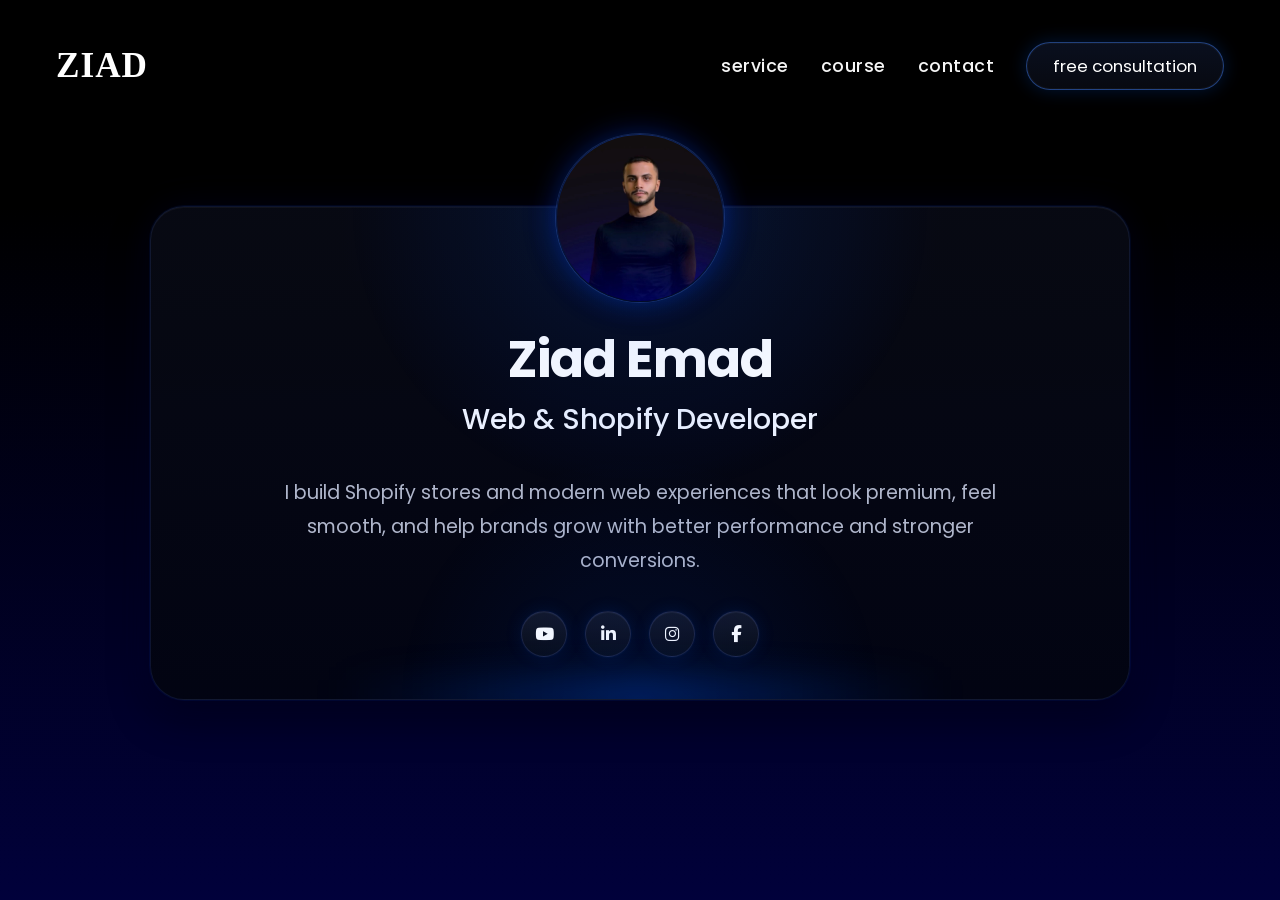
==== index.html @ dd635f2b "Create Navbar,  Hero" ====
<!DOCTYPE html>
<html lang="en">

<head>
    <meta charset="UTF-8">
    <meta name="viewport" content="width=device-width, initial-scale=1.0">
    <title>Ziad Emad | Web & Shopify Developer</title>
    <meta name="keywords"
        content="Ziad Emad, Web Developer, Shopify Developer, Frontend Developer, Software Engineer, Content Creator, HTML, CSS, JavaScript, Portfolio, Responsive Website, UI Design, Web Projects, GitHub Projects, Freelance Developer, Marketing Content, Content Marketing, Branded Content, Courses, Academies, Tools, Websites, Web Development Projects">
    <meta name="description"
        content="I build Shopify stores, web applications, and produce marketing videos for brands, tools, and web projects.">
    <link rel="icon" href="assets/images/favicon.ico" type="image/x-icon">

    <!-- Open Graph / Social Media -->
    <meta property="og:title" content="Ziad Emad | Web & Shopify Developer">
    <meta property="og:description"
        content="I build Shopify stores, web applications, and produce marketing videos for brands, tools, and web projects.">
    <meta property="og:image" content="assets/images/og-image.png">
    <meta property="og:url" content="https://ziademad.co">
    <meta property="twitter:image" content="assets/images/og-image.png">
    <meta name="twitter:card" content="summary_large_image">

    <link rel="stylesheet" href="https://cdnjs.cloudflare.com/ajax/libs/font-awesome/6.5.2/css/all.min.css">

    <link rel="preconnect" href="https://fonts.googleapis.com">
    <link rel="preconnect" href="https://fonts.gstatic.com" crossorigin>
    <link href="https://fonts.googleapis.com/css2?family=Poppins:wght@300;400;500;600;700;800&display=swap"
        rel="stylesheet">

    <!-- Stylesheets -->
    <link rel="stylesheet" href="css/base/variables.css">
    <link rel="stylesheet" href="css/base/global.css">

    <link rel="stylesheet" href="css/layout/header.css">
    <link rel="stylesheet" href="css/layout/footer.css">

    <link rel="stylesheet" href="css/components/buttons.css">

    <link rel="stylesheet" href="css/pages/home.css">
</head>

<body>
    <div id="navbar-container"></div>
    <main>
        <section class="hero" id="home">
            <div class="container">
                <div class="hero-card-wrapper">
                    <div class="hero-avatar">
                        <img src="assets/me.jpg" alt="Ziad Emad">
                    </div>

                    <div class="hero-card">
                        <h1 class="hero-title">Ziad Emad</h1>

                        <p class="hero-role">Web &amp; Shopify Developer</p>

                        <p class="hero-description">
                            I build Shopify stores and modern web experiences that look premium,
                            feel smooth, and help brands grow with better performance and stronger conversions.
                        </p>

                        <div class="hero-socials">
                            <a href="#" class="hero-social" aria-label="YouTube" target="_blank"
                                rel="noopener noreferrer">
                                <i class="fa-brands fa-youtube"></i>
                            </a>

                            <a href="#" class="hero-social" aria-label="LinkedIn" target="_blank"
                                rel="noopener noreferrer">
                                <i class="fa-brands fa-linkedin-in"></i>
                            </a>

                            <a href="#" class="hero-social" aria-label="Instagram" target="_blank"
                                rel="noopener noreferrer">
                                <i class="fa-brands fa-instagram"></i>
                            </a>

                            <a href="#" class="hero-social" aria-label="Facebook" target="_blank"
                                rel="noopener noreferrer">
                                <i class="fa-brands fa-facebook-f"></i>
                            </a>
                        </div>
                    </div>
                </div>
            </div>
        </section>
    </main>

    <script src="/js/components/navbar.js"></script>
    <script src="/js/main.js"></script>
</body>

</html>
---- css/base/variables.css ----
:root {
    --primary-color: #3498db;
    --secondary-color: #2ecc71;
    --main-bg: linear-gradient(180deg,rgba(0, 0, 0, 1) 23%, rgba(1, 1, 59, 1) 100%);
    --font-primary: "Poppins", sans-serif;
    --text-color: #ffffff;
    --muted-text: #cfcfcf;
}
---- css/base/global.css ----
/* Reset and Base Styles */
* {
    margin: 0;
    padding: 0;
    box-sizing: border-box;
}

html {
    scroll-behavior: smooth;
    font-size: 16px;
}

body {
    font-family: var(--font-primary);
    line-height: 1.6;
    color: var(--text-color);
    background: var(--main-bg) no-repeat center center fixed;
}

/* Typography */
h1,
h2,
h3,
h4,
h5,
h6 {
    font-weight: 600;
    line-height: 1.2;
    margin-bottom: 1rem;
}

p {
    margin-bottom: 1rem;
}

a {
    color: inherit;
    text-decoration: none;
}

/* Images */
img {
    max-width: 100%;
    height: auto;
    display: block;
}

/* Container */
.container {
    max-width: 1200px;
    margin: 0 auto;
    padding: 0 1rem;
}
---- css/layout/header.css ----
.site-header {
    position: relative;
    z-index: 1000;
    padding-top: 24px;
}

.navbar {
    min-height: 84px;
    display: flex;
    align-items: center;
    justify-content: space-between;
    gap: 20px;
}

.logo {
    font-size: 2.2rem;
    font-weight: 700;
    color: #ffffff;
    letter-spacing: 1px;
    line-height: 1;
    font-family: Georgia, 'Times New Roman', serif;
}

.nav-desktop {
    display: flex;
    align-items: center;
    gap: 32px;
}

.nav-link {
    font-size: 1.1rem;
    color: #f5f5f5;
    transition: 0.3s ease;
    letter-spacing: 0.5px;
    font-weight: 500;
}

.nav-link:hover {
    color: #89b7ff;
}

.consultation-btn {
    display: inline-flex;
    align-items: center;
    justify-content: center;
    min-height: 48px;
    padding: 0 26px;
    border-radius: 999px;
    color: #ffffff;
    font-size: 1.05rem;
    border: 1px solid rgba(65, 131, 255, 0.45);
    background: linear-gradient(180deg, rgba(10, 16, 32, 0.95), rgba(8, 10, 18, 0.95));
    box-shadow:
        0 0 0 1px rgba(255, 255, 255, 0.03) inset,
        0 0 18px rgba(0, 102, 255, 0.22),
        0 6px 18px rgba(0, 0, 0, 0.35);
    transition: 0.3s ease;
    white-space: nowrap;
}

.consultation-btn:hover {
    transform: translateY(-2px);
    box-shadow:
        0 0 0 1px rgba(255, 255, 255, 0.04) inset,
        0 0 24px rgba(0, 102, 255, 0.3),
        0 10px 24px rgba(0, 0, 0, 0.4);
}

.nav-mobile {
    display: none;
    align-items: center;
    justify-content: space-between;
    gap: 12px;
    width: 100%;
}

.mobile-icon-btn {
    width: 56px;
    height: 56px;
    border: 1px solid rgba(56, 116, 255, 0.35);
    border-radius: 50%;
    background: radial-gradient(circle at center, rgba(18, 28, 56, 0.95), rgba(7, 10, 18, 0.98));
    box-shadow:
        0 0 0 1px rgba(255, 255, 255, 0.03) inset,
        0 0 18px rgba(0, 102, 255, 0.32),
        0 8px 18px rgba(0, 0, 0, 0.35);
    display: inline-flex;
    align-items: center;
    justify-content: center;
    color: #ffffff;
    cursor: pointer;
    transition: 0.3s ease;
    flex-shrink: 0;
}

.mobile-icon-btn:hover {
    transform: translateY(-2px) scale(1.03);
}

.mobile-icon-btn i {
    font-size: 1.25rem;
    color: #fff;
}

.menu-toggle i {
    font-size: 1.2rem;
}

.mobile-consultation-inline {
    flex: 1;
    min-height: 48px;
    font-size: 0.95rem;
    padding: 0 16px;
    max-width: 190px;
    margin-left: auto;
    margin-right: auto;
}

.mobile-menu {
    display: none;
    position: absolute;
    top: calc(100% + 10px);
    left: 1rem;
    right: 1rem;
    padding: 18px;
    border-radius: 20px;
    background: linear-gradient(180deg, rgba(6, 9, 18, 0.98), rgba(8, 12, 25, 0.98));
    border: 1px solid rgba(56, 116, 255, 0.2);
    box-shadow:
        0 0 25px rgba(0, 102, 255, 0.15),
        0 14px 30px rgba(0, 0, 0, 0.45);
}

.mobile-menu.active {
    display: flex;
    flex-direction: column;
    gap: 14px;
    animation: fadeSlideDown 0.25s ease;
}

.mobile-menu-link {
    color: #ffffff;
    font-size: 1rem;
    padding: 10px 4px;
    border-bottom: 1px solid rgba(255, 255, 255, 0.06);
    transition: 0.3s ease;
}

.mobile-menu-link:hover {
    color: #89b7ff;
    padding-left: 8px;
}


@media (max-width: 991px) {
    .logo {
        font-size: 1.9rem;
    }

    .nav-desktop {
        gap: 20px;
    }

    .nav-link {
        font-size: 1rem;
    }

    .consultation-btn {
        min-height: 44px;
        padding: 0 20px;
        font-size: 0.98rem;
    }
}

@media (max-width: 767px) {
    .site-header {
        padding-top: 20px;
    }

    .navbar {
        min-height: 72px;
    }

    .nav-desktop {
        display: none;
    }

    .logo {
        display: none;
    }

    .nav-mobile {
        display: flex;
    }

    .container {
        padding: 0 1.25rem;
    }

    .mobile-consultation-inline {
        max-width: 180px;
    }
}

@media (max-width: 480px) {
    .mobile-icon-btn {
        width: 52px;
        height: 52px;
    }

    .mobile-consultation-inline {
        min-height: 44px;
        font-size: 0.88rem;
        max-width: 165px;
        padding: 0 14px;
    }
}

@keyframes fadeSlideDown {
    from {
        opacity: 0;
        transform: translateY(-8px);
    }

    to {
        opacity: 1;
        transform: translateY(0);
    }
}
---- css/pages/home.css ----
.hero {
    position: relative;
    padding: 48px 0 80px;
}

.hero-card-wrapper {
    position: relative;
    max-width: 980px;
    margin: 50px auto 0;
}

.hero-avatar {
    position: absolute;
    top: -72px;
    left: 50%;
    transform: translateX(-50%);
    width: 168px;
    height: 168px;
    border-radius: 50%;
    padding: 1px;
    background:
        linear-gradient(180deg, rgba(18, 41, 104, 0.95), rgba(2, 10, 36, 0.98));
    box-shadow:
        0 0 0 1px rgba(118, 158, 255, 0.18),
        0 0 28px rgba(0, 81, 255, 0.28),
        0 0 40px rgba(0, 38, 255, 0.12);
    z-index: 2;
}

.hero-avatar::after {
    content: "";
    position: absolute;
    inset: -10px;
    border-radius: 50%;
    background: radial-gradient(circle, rgba(0, 102, 255, 0.18), transparent 68%);
    z-index: -1;
    filter: blur(10px);
}

.hero-avatar img {
    width: 100%;
    height: 100%;
    object-fit: cover;
    border-radius: 50%;
    display: block;
}

.hero-card {
    position: relative;
    overflow: hidden;
    min-height: 430px;
    padding: 124px 48px 42px;
    border-radius: 34px;
    text-align: center;
    background:
        linear-gradient(180deg, rgba(8, 10, 20, 0.92), rgba(2, 4, 18, 0.96)),
        radial-gradient(circle at top center, rgba(18, 55, 160, 0.18), transparent 55%);
    border: 1px solid rgba(92, 132, 255, 0.12);
    box-shadow:
        inset 0 1px 0 rgba(255, 255, 255, 0.04),
        0 0 0 1px rgba(0, 51, 170, 0.12),
        0 18px 40px rgba(0, 0, 0, 0.42),
        0 0 38px rgba(0, 55, 255, 0.08);
}

.hero-card::before {
    content: "";
    position: absolute;
    inset: 0;
    border-radius: inherit;
    background:
        radial-gradient(circle at 50% 0%, rgba(0, 81, 255, 0.15), transparent 42%),
        radial-gradient(circle at 50% 100%, rgba(0, 81, 255, 0.1), transparent 35%);
    pointer-events: none;
}

.hero-card::after {
    content: "";
    position: absolute;
    left: 5%;
    right: 5%;
    bottom: -16px;
    height: 36px;
    border-radius: 999px;
    background: radial-gradient(circle, rgba(0, 89, 255, 0.32), transparent 70%);
    filter: blur(18px);
    pointer-events: none;
}

.hero-title {
    margin: 0 0 10px;
    font-size: clamp(2.2rem, 4vw, 3.6rem);
    line-height: 1.1;
    font-weight: 700;
    color: #ffffff;
    letter-spacing: -0.02em;
}

.hero-role {
    margin: 0;
    font-size: clamp(1.2rem, 2.2vw, 1.9rem);
    font-weight: 500;
    color: #eef3ff;
}

.hero-description {
    max-width: 760px;
    margin: 34px auto 0;
    font-size: clamp(1rem, 1.5vw, 1.35rem);
    line-height: 1.75;
    font-weight: 400;
    color: rgba(224, 232, 255, 0.78);
}

.hero-socials {
    display: flex;
    align-items: center;
    justify-content: center;
    gap: 18px;
    margin-top: 34px;
    flex-wrap: wrap;
}

.hero-social {
    width: 46px;
    height: 46px;
    border-radius: 50%;
    display: inline-flex;
    align-items: center;
    justify-content: center;
    color: #ffffff;
    background:
        linear-gradient(180deg, rgba(20, 24, 40, 0.92), rgba(8, 10, 18, 0.98));
    border: 1px solid rgba(122, 151, 255, 0.16);
    box-shadow:
        inset 0 1px 0 rgba(255, 255, 255, 0.04),
        0 0 0 1px rgba(0, 65, 170, 0.08),
        0 0 18px rgba(0, 102, 255, 0.12);
    transition: transform 0.25s ease, box-shadow 0.25s ease, border-color 0.25s ease;
}

.hero-social i {
    font-size: 1.05rem;
}

.hero-social:hover {
    transform: translateY(-4px);
    border-color: rgba(105, 158, 255, 0.32);
    box-shadow:
        inset 0 1px 0 rgba(255, 255, 255, 0.06),
        0 0 24px rgba(0, 102, 255, 0.22),
        0 10px 20px rgba(0, 0, 0, 0.28);
}

/* Tablet */
@media (max-width: 991px) {
    .hero {
        padding: 32px 0 64px;
    }

    .hero-card-wrapper {
        margin-top: 66px;
    }

    .hero-avatar {
        width: 128px;
        height: 128px;
        top: -62px;
    }

    .hero-card {
        min-height: auto;
        padding: 104px 30px 34px;
        border-radius: 28px;
    }

    .hero-description {
        margin-top: 26px;
    }
}

/* Mobile */
@media (max-width: 767px) {
    .hero {
        padding: 18px 0 46px;
    }

    .hero-card-wrapper {
        margin-top: 66px;
    }

    .hero-avatar {
        width: 96px;
        height: 96px;
        top: -46px;
        padding: 4px;
    }

    .hero-card {
        padding: 66px 18px 26px;
        border-radius: 24px;
    }

    .hero-title {
        font-size: 2.1rem;
        margin-bottom: 8px;
    }

    .hero-role {
        font-size: 1.12rem;
    }

    .hero-description {
        margin-top: 22px;
        max-width: 100%;
        font-size: 0.98rem;
        line-height: 1.7;
    }

    .hero-socials {
        gap: 14px;
        margin-top: 24px;
    }

    .hero-social {
        width: 40px;
        height: 40px;
    }

    .hero-social i {
        font-size: 0.95rem;
    }
}

/* Small mobile */
@media (max-width: 480px) {
    .hero-card {
        padding-inline: 14px;
    }

    .hero-title {
        font-size: 1.85rem;
    }

    .hero-role {
        font-size: 1rem;
    }

    .hero-description {
        font-size: 0.92rem;
    }
}
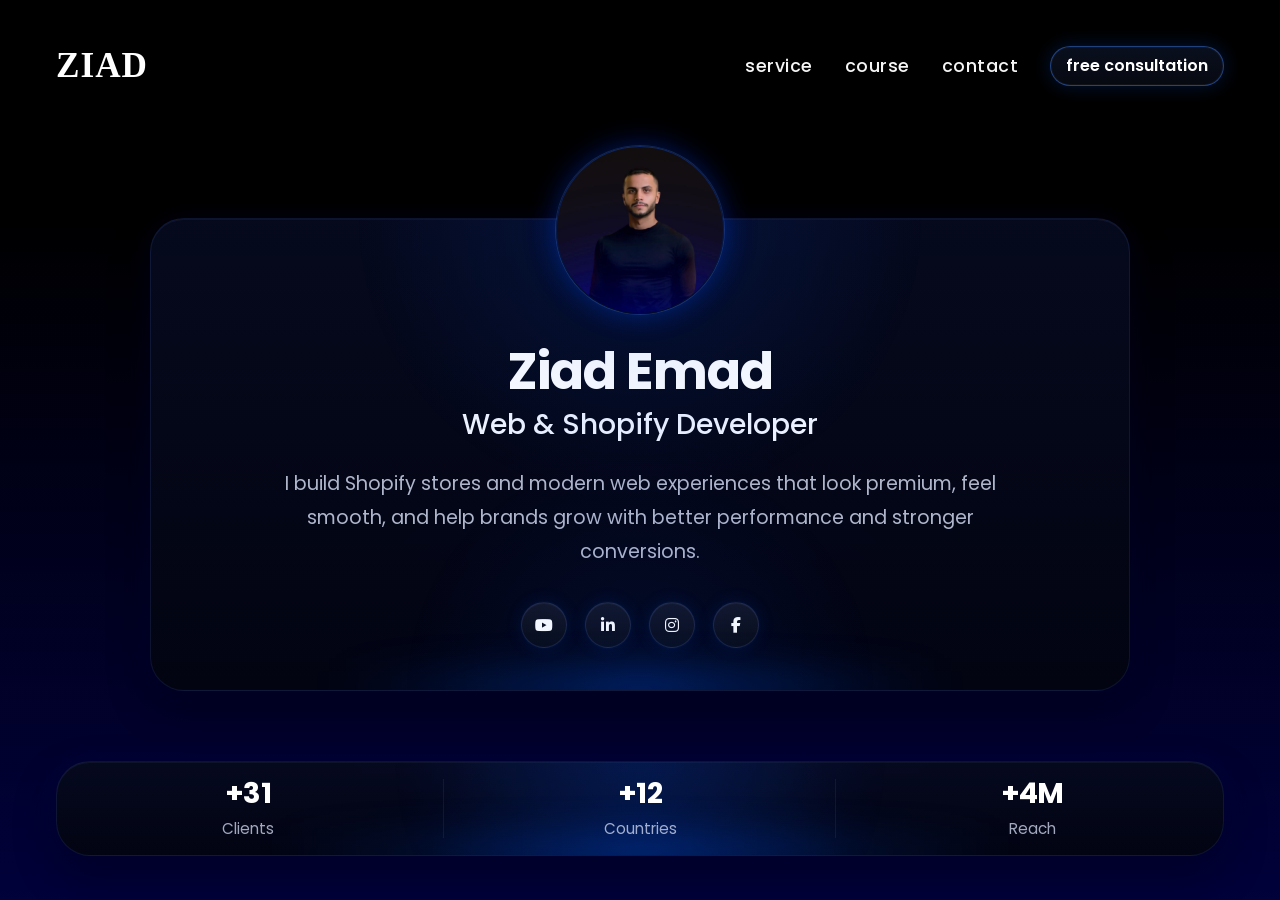
==== commit f872dc3a: "Create Stats Section" ====
--- a/index.html
+++ b/index.html
@@ -84,9 +84,17 @@
                 </div>
             </div>
         </section>
+
+
+        <section class="stats-section">
+            <div class="container">
+                <div class="stats-card" id="statsCard"></div>
+            </div>
+        </section>
     </main>
 
     <script src="/js/components/navbar.js"></script>
+    <script src="/js/components/stats.js"></script>
     <script src="/js/main.js"></script>
 </body>
 
--- a/css/base/variables.css
+++ b/css/base/variables.css
@@ -5,4 +5,14 @@
     --font-primary: "Poppins", sans-serif;
     --text-color: #ffffff;
     --muted-text: #cfcfcf;
+    --card-bg:
+        linear-gradient(180deg, rgba(6, 10, 30, 0.95), rgba(2, 4, 18, 0.98)),
+        radial-gradient(circle at 50% 120%, rgba(0, 89, 255, 0.25), transparent 60%);
+
+    --card-border: rgba(92, 132, 255, 0.12);
+
+    --card-shadow:
+        inset 0 1px 0 rgba(255, 255, 255, 0.04),
+        0 18px 40px rgba(0, 0, 0, 0.35),
+        0 0 30px rgba(0, 55, 255, 0.08);
 }
--- a/css/base/global.css
+++ b/css/base/global.css
@@ -29,10 +29,6 @@
     margin-bottom: 1rem;
 }
 
-p {
-    margin-bottom: 1rem;
-}
-
 a {
     color: inherit;
     text-decoration: none;
--- a/css/layout/header.css
+++ b/css/layout/header.css
@@ -43,11 +43,11 @@
     display: inline-flex;
     align-items: center;
     justify-content: center;
-    min-height: 48px;
-    padding: 0 26px;
+    padding: 6px 15px;
     border-radius: 999px;
     color: #ffffff;
-    font-size: 1.05rem;
+    font-size: 1rem;
+    font-weight: 600;
     border: 1px solid rgba(65, 131, 255, 0.45);
     background: linear-gradient(180deg, rgba(10, 16, 32, 0.95), rgba(8, 10, 18, 0.95));
     box-shadow:
@@ -75,8 +75,8 @@
 }
 
 .mobile-icon-btn {
-    width: 56px;
-    height: 56px;
+    width: 36px;
+    height: 36px;
     border: 1px solid rgba(56, 116, 255, 0.35);
     border-radius: 50%;
     background: radial-gradient(circle at center, rgba(18, 28, 56, 0.95), rgba(7, 10, 18, 0.98));
@@ -98,7 +98,7 @@
 }
 
 .mobile-icon-btn i {
-    font-size: 1.25rem;
+    font-size: 0.9rem;
     color: #fff;
 }
 
@@ -166,9 +166,8 @@
     }
 
     .consultation-btn {
-        min-height: 44px;
-        padding: 0 20px;
-        font-size: 0.98rem;
+        font-size: 0.8rem;
+        font-weight: 500;
     }
 }
 
@@ -203,17 +202,8 @@
 }
 
 @media (max-width: 480px) {
-    .mobile-icon-btn {
-        width: 52px;
-        height: 52px;
-    }
-
-    .mobile-consultation-inline {
-        min-height: 44px;
-        font-size: 0.88rem;
-        max-width: 165px;
-        padding: 0 14px;
-    }
+ 
+  
 }
 
 @keyframes fadeSlideDown {
--- a/css/pages/home.css
+++ b/css/pages/home.css
@@ -1,12 +1,12 @@
 .hero {
     position: relative;
-    padding: 48px 0 80px;
+    padding: 30px 0 40px;
 }
 
 .hero-card-wrapper {
     position: relative;
     max-width: 980px;
-    margin: 50px auto 0;
+    margin: 80px auto 0;
 }
 
 .hero-avatar {
@@ -52,15 +52,9 @@
     padding: 124px 48px 42px;
     border-radius: 34px;
     text-align: center;
-    background:
-        linear-gradient(180deg, rgba(8, 10, 20, 0.92), rgba(2, 4, 18, 0.96)),
-        radial-gradient(circle at top center, rgba(18, 55, 160, 0.18), transparent 55%);
-    border: 1px solid rgba(92, 132, 255, 0.12);
-    box-shadow:
-        inset 0 1px 0 rgba(255, 255, 255, 0.04),
-        0 0 0 1px rgba(0, 51, 170, 0.12),
-        0 18px 40px rgba(0, 0, 0, 0.42),
-        0 0 38px rgba(0, 55, 255, 0.08);
+    background: var(--card-bg);
+    border: 1px solid var(--card-border);
+    box-shadow: var(--card-shadow);
 }
 
 .hero-card::before {
@@ -88,7 +82,7 @@
 }
 
 .hero-title {
-    margin: 0 0 10px;
+    margin: 0 0 3px;
     font-size: clamp(2.2rem, 4vw, 3.6rem);
     line-height: 1.1;
     font-weight: 700;
@@ -105,7 +99,7 @@
 
 .hero-description {
     max-width: 760px;
-    margin: 34px auto 0;
+    margin: 20px auto 20px;
     font-size: clamp(1rem, 1.5vw, 1.35rem);
     line-height: 1.75;
     font-weight: 400;
@@ -140,7 +134,7 @@
 }
 
 .hero-social i {
-    font-size: 1.05rem;
+    font-size: 1rem;
 }
 
 .hero-social:hover {
@@ -174,15 +168,12 @@
         border-radius: 28px;
     }
 
-    .hero-description {
-        margin-top: 26px;
-    }
 }
 
 /* Mobile */
 @media (max-width: 767px) {
     .hero {
-        padding: 18px 0 46px;
+        padding: 20px 0 20px;
     }
 
     .hero-card-wrapper {
@@ -202,8 +193,8 @@
     }
 
     .hero-title {
-        font-size: 2.1rem;
-        margin-bottom: 8px;
+        font-size: 2rem;
+        margin: 0 18px 0;
     }
 
     .hero-role {
@@ -211,10 +202,10 @@
     }
 
     .hero-description {
-        margin-top: 22px;
+        margin: 10px 0px;
         max-width: 100%;
         font-size: 0.98rem;
-        line-height: 1.7;
+        line-height: 1.6;
     }
 
     .hero-socials {
@@ -223,12 +214,12 @@
     }
 
     .hero-social {
-        width: 40px;
-        height: 40px;
+        width: 36px;
+        height: 36px;
     }
 
     .hero-social i {
-        font-size: 0.95rem;
+        font-size: 0.9rem;
     }
 }
 
@@ -239,7 +230,7 @@
     }
 
     .hero-title {
-        font-size: 1.85rem;
+        font-size: 1.7rem;
     }
 
     .hero-role {
@@ -249,4 +240,153 @@
     .hero-description {
         font-size: 0.92rem;
     }
+}
+
+
+/* Staus Section */
+
+.stats-section {
+    padding: 30px 0 40px;
+}
+
+.stats-card {
+    position: relative;
+    overflow: hidden;
+    z-index: 1;
+
+    display: flex;
+    align-items: stretch;
+    justify-content: space-between;
+    gap: 10px;
+
+    border-radius: 34px;
+
+    background: var(--card-bg);
+    border: 1px solid var(--card-border);
+    box-shadow: var(--card-shadow);
+}
+
+.stats-card::before {
+    content: "";
+    position: absolute;
+    inset: 0;
+    border-radius: inherit;
+    background:
+        radial-gradient(circle at 50% 0%, rgba(0, 81, 255, 0.15), transparent 42%),
+        radial-gradient(circle at 50% 100%, rgba(0, 81, 255, 0.10), transparent 35%);
+    pointer-events: none;
+    animation: statsGlowFloat 8s ease-in-out infinite alternate;
+}
+
+.stats-card::after {
+    content: "";
+    position: absolute;
+    left: 5%;
+    right: 5%;
+    bottom: -16px;
+    height: 36px;
+    border-radius: 999px;
+    background: radial-gradient(circle, rgba(0, 89, 255, 0.32), transparent 70%);
+    filter: blur(18px);
+    pointer-events: none;
+    animation: statsGlowPulse 6s ease-in-out infinite;
+}
+
+.stats-card > * {
+    position: relative;
+    z-index: 1;
+}
+
+
+.stat-item {
+    position: relative;
+    flex: 1;
+    text-align: center;
+    padding: 14px 10px;
+    border-radius: 22px;
+    transition: transform 0.25s ease;
+}
+
+.stat-item:not(:last-child)::after {
+    content: "";
+    position: absolute;
+    right: -5px;
+    top: 18%;
+    bottom: 18%;
+    width: 1px;
+    background: rgba(255, 255, 255, 0.06);
+}
+
+.stat-item:hover {
+    transform: translateY(-3px);
+}
+
+
+.stat-value {
+    font-size: 1.8rem;
+    font-weight: 700;
+    margin-bottom: 6px;
+    color: #fff;
+    letter-spacing: -0.03em;
+}
+
+.stat-label {
+    font-size: 0.95rem;
+    color: rgba(224, 232, 255, 0.72);
+}
+
+
+@keyframes statsGlowFloat {
+    0% {
+        transform: translateY(0) scale(1);
+        opacity: 0.9;
+    }
+
+    100% {
+        transform: translateY(-6px) scale(1.02);
+        opacity: 1;
+    }
+}
+
+@keyframes statsGlowPulse {
+    0%,
+    100% {
+        opacity: 0.55;
+        transform: scale(1);
+    }
+
+    50% {
+        opacity: 0.9;
+        transform: scale(1.03);
+    }
+}
+
+
+@media (max-width: 767px) {
+
+    .stats-card {
+        flex-direction: row; 
+        gap: 6px;
+        border-radius: 24px;
+    }
+
+    .stat-item {
+        flex: 1;
+        padding: 12px 6px;
+    }
+
+    .stat-value {
+        font-size: 1.3rem;
+    }
+
+    .stat-label {
+        font-size: 0.8rem;
+    }
+
+    .stat-item:not(:last-child)::after {
+        display: block;
+        right: 0;
+        top: 20%;
+        bottom: 20%;
+    }
 }
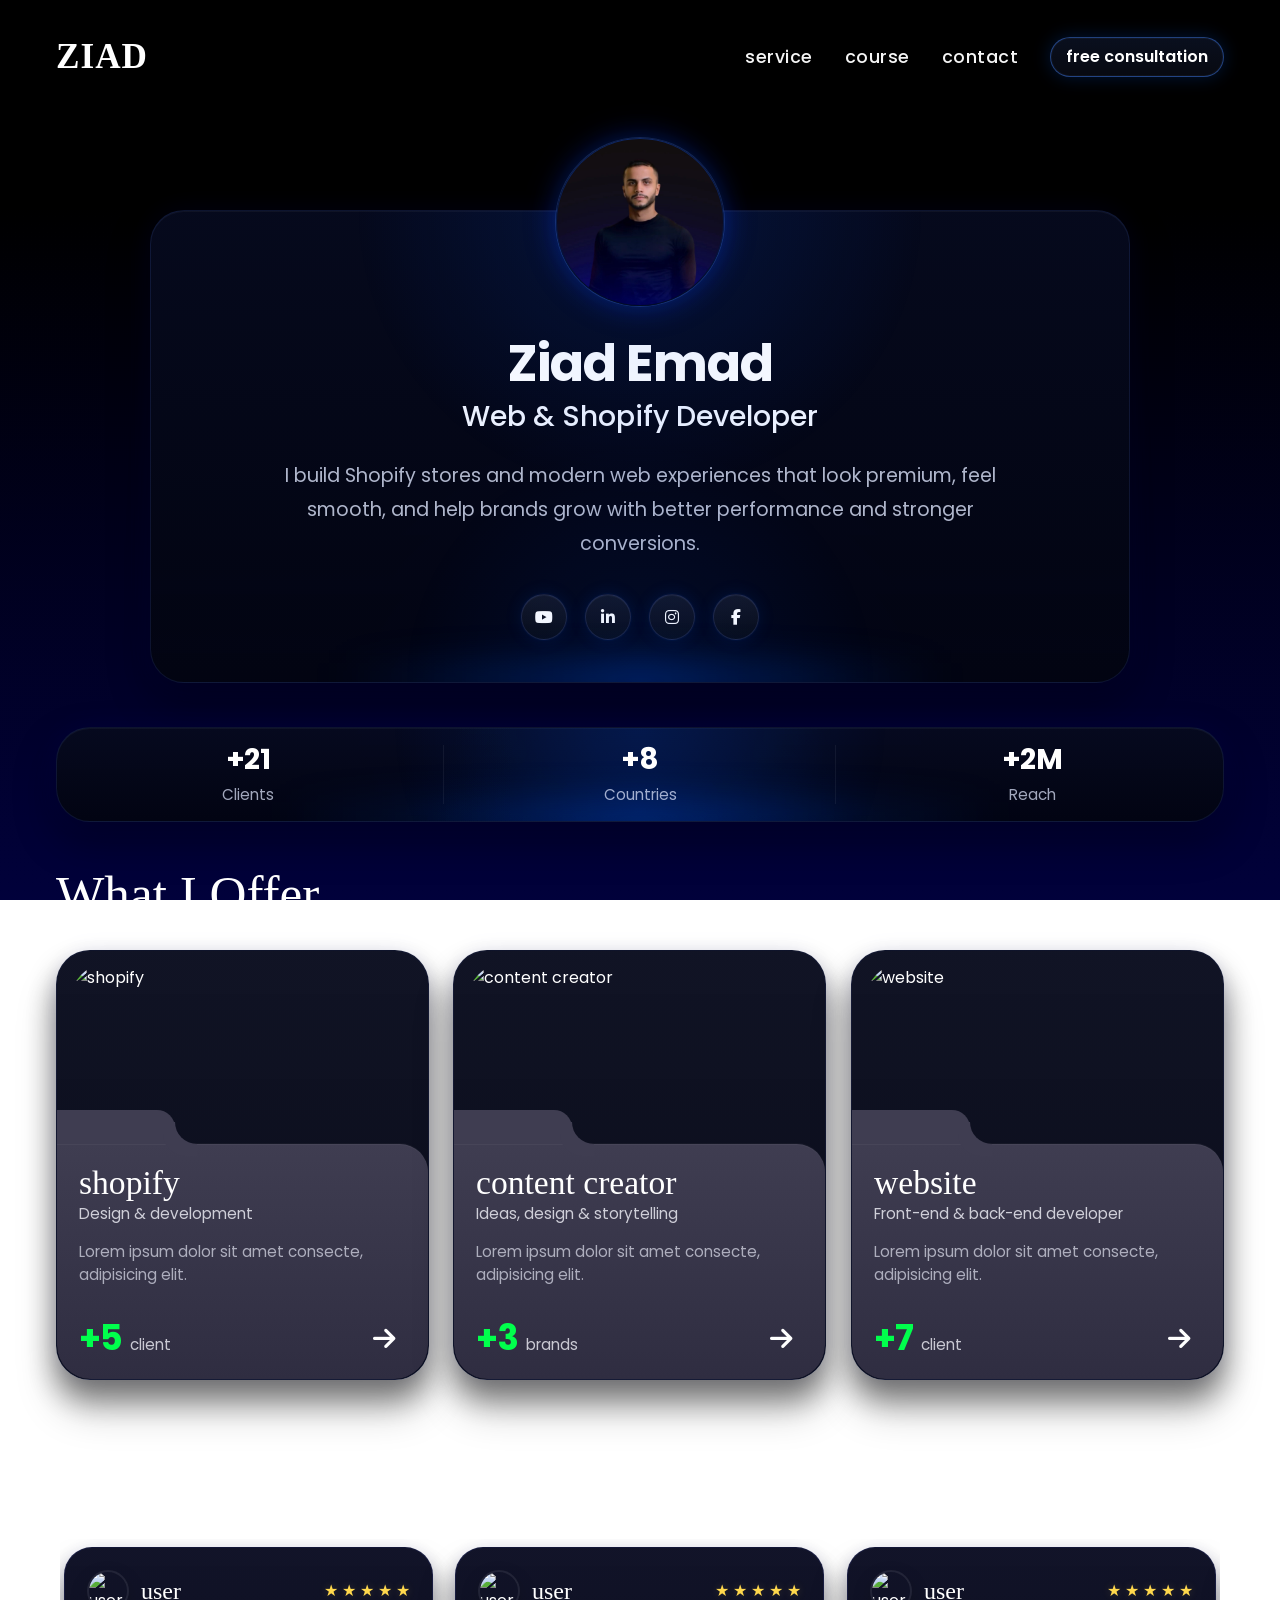
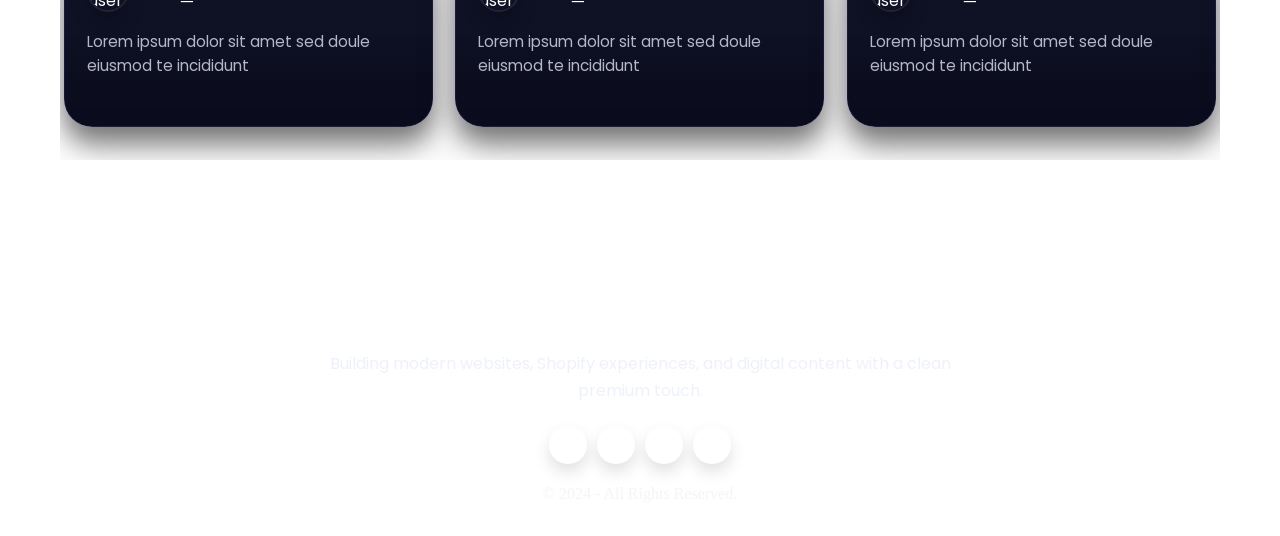
==== commit c9ca86af: "Finish Home Page" ====
--- a/index.html
+++ b/index.html
@@ -20,7 +20,6 @@
     <meta property="twitter:image" content="assets/images/og-image.png">
     <meta name="twitter:card" content="summary_large_image">
 
-    <link rel="stylesheet" href="https://cdnjs.cloudflare.com/ajax/libs/font-awesome/6.5.2/css/all.min.css">
 
     <link rel="preconnect" href="https://fonts.googleapis.com">
     <link rel="preconnect" href="https://fonts.gstatic.com" crossorigin>
@@ -28,6 +27,8 @@
         rel="stylesheet">
 
     <!-- Stylesheets -->
+    <link rel="stylesheet" href="https://cdn.jsdelivr.net/npm/swiper@11/swiper-bundle.min.css">
+    <link rel="stylesheet" href="https://cdnjs.cloudflare.com/ajax/libs/font-awesome/6.5.2/css/all.min.css">
     <link rel="stylesheet" href="css/base/variables.css">
     <link rel="stylesheet" href="css/base/global.css">
 
@@ -91,10 +92,32 @@
                 <div class="stats-card" id="statsCard"></div>
             </div>
         </section>
+
+
+        <section class="offers-section" id="services">
+            <div class="container">
+                <div id="offers-container"></div>
+            </div>
+        </section>
+
+
+        <section class="feedback-section" id="feedback">
+  <div class="container">
+    <div id="feedback-container"></div>
+  </div>
+</section>
+
+<footer id="footer-container"></footer>
     </main>
-
-    <script src="/js/components/navbar.js"></script>
-    <script src="/js/components/stats.js"></script>
+    <script src="https://cdn.jsdelivr.net/npm/swiper@11/swiper-bundle.min.js"></script>
+    <script src="/js/components/navbar.js" ></script>
+    <script src="/js/components/footer.js" defer></script>
+    <script src="/js/components/offers.js" defer></script>
+    <script src="/js/components/stats.js" defer></script>
+    <script src="/js/components/feedback.js" defer></script>
+    <script src="https://cdn.jsdelivr.net/npm/gsap@3.12.7/dist/gsap.min.js"></script>
+<script src="https://cdn.jsdelivr.net/npm/gsap@3.12.7/dist/ScrollTrigger.min.js"></script>
+<script src="/js/home-animations.js" defer></script>
     <script src="/js/main.js"></script>
 </body>
 
--- a/css/base/variables.css
+++ b/css/base/variables.css
@@ -15,4 +15,22 @@
         inset 0 1px 0 rgba(255, 255, 255, 0.04),
         0 18px 40px rgba(0, 0, 0, 0.35),
         0 0 30px rgba(0, 55, 255, 0.08);
-}+}
+
+
+/* =========================
+   Home Page Spacing System
+   ========================= */
+
+:root {
+    --section-space-lg: 56px;
+    --section-space-md: 44px;
+    --section-space-sm: 32px;
+
+    --section-title-gap: 28px;
+    --section-title-gap-mobile: 18px;
+
+    --card-radius-lg: 34px;
+    --card-radius-md: 28px;
+    --card-radius-sm: 24px;
+}
--- a/css/layout/header.css
+++ b/css/layout/header.css
@@ -1,11 +1,33 @@
 .site-header {
-    position: relative;
+    position: fixed;
+    top: 0;
+    left: 0;
+    width: 100%;
     z-index: 1000;
-    padding-top: 24px;
-}
+
+    padding-top: 20px;
+
+    transition:
+        background 0.35s ease,
+        backdrop-filter 0.35s ease,
+        box-shadow 0.35s ease,
+}
+
+.site-header.scrolled {
+    background: rgba(6, 10, 20, 0.65);
+    backdrop-filter: blur(14px);
+    -webkit-backdrop-filter: blur(14px);
+
+    border-bottom: 1px solid rgba(255, 255, 255, 0.06);
+
+    box-shadow:
+        0 10px 30px rgba(0, 0, 0, 0.35),
+        0 0 25px rgba(0, 102, 255, 0.08);
+}
+
 
 .navbar {
-    min-height: 84px;
+    min-height: 74px;
     display: flex;
     align-items: center;
     justify-content: space-between;
@@ -56,7 +78,11 @@
         0 6px 18px rgba(0, 0, 0, 0.35);
     transition: 0.3s ease;
     white-space: nowrap;
-}
+    position: relative;
+    overflow: hidden;
+    transition: transform 0.25s ease, box-shadow 0.25s ease;
+}
+
 
 .consultation-btn:hover {
     transform: translateY(-2px);
@@ -64,6 +90,50 @@
         0 0 0 1px rgba(255, 255, 255, 0.04) inset,
         0 0 24px rgba(0, 102, 255, 0.3),
         0 10px 24px rgba(0, 0, 0, 0.4);
+}
+
+
+.consultation-btn::before {
+    content: "";
+    position: absolute;
+    inset: 0;
+    border-radius: inherit;
+    background: radial-gradient(circle at 50% 50%, rgba(0, 102, 255, 0.18), transparent 70%);
+    opacity: 0;
+    transition: opacity 0.3s ease;
+}
+
+
+
+.consultation-btn {
+    position: relative;
+    overflow: hidden;
+    animation: floatBtn 3s ease-in-out infinite;
+}
+
+@keyframes floatBtn {
+    0%, 100% {
+        transform: translateY(0);
+    }
+    50% {
+        transform: translateY(-3px);
+    }
+}
+
+/* glow خفيف */
+.consultation-btn::after {
+    content: "";
+    position: absolute;
+    inset: 0;
+    border-radius: inherit;
+    background: radial-gradient(circle, rgba(0,102,255,0.25), transparent 70%);
+    opacity: 0.4;
+    filter: blur(10px);
+    z-index: -1;
+}
+
+.consultation-btn:hover::before {
+    opacity: 1;
 }
 
 .nav-mobile {
@@ -115,27 +185,33 @@
     margin-left: auto;
     margin-right: auto;
 }
-
 .mobile-menu {
-    display: none;
+    display: flex;
+    flex-direction: column;
+    gap: 14px;
     position: absolute;
     top: calc(100% + 10px);
     left: 1rem;
     right: 1rem;
     padding: 18px;
     border-radius: 20px;
-    background: linear-gradient(180deg, rgba(6, 9, 18, 0.98), rgba(8, 12, 25, 0.98));
+    background: linear-gradient(180deg, rgba(6, 9, 18, 0.96), rgba(8, 12, 25, 0.98));
     border: 1px solid rgba(56, 116, 255, 0.2);
     box-shadow:
         0 0 25px rgba(0, 102, 255, 0.15),
         0 14px 30px rgba(0, 0, 0, 0.45);
+
+    opacity: 0;
+    visibility: hidden;
+    pointer-events: none;
+    transform: translateY(-8px) scale(0.98);
+    transform-origin: top center;
 }
 
 .mobile-menu.active {
-    display: flex;
-    flex-direction: column;
-    gap: 14px;
-    animation: fadeSlideDown 0.25s ease;
+    opacity: 1;
+    visibility: visible;
+    pointer-events: auto;
 }
 
 .mobile-menu-link {
@@ -151,7 +227,6 @@
     padding-left: 8px;
 }
 
-
 @media (max-width: 991px) {
     .logo {
         font-size: 1.9rem;
@@ -173,11 +248,11 @@
 
 @media (max-width: 767px) {
     .site-header {
-        padding-top: 20px;
+        padding-top: 8px;
     }
 
     .navbar {
-        min-height: 72px;
+        min-height: 52px;
     }
 
     .nav-desktop {
--- a/css/layout/footer.css
+++ b/css/layout/footer.css
@@ -0,0 +1,192 @@
+/* ===== Footer ===== */
+
+#footer-container {
+    margin-top: 28px;
+    padding-bottom: 30px;
+}
+
+.site-footer {
+    position: relative;
+    width: 100%;
+    background: transparent;
+}
+
+.site-footer::before {
+    content: "";
+    display: block;
+    width: 100%;
+    height: 1px;
+    margin-bottom: 42px;
+    background: linear-gradient(
+        90deg,
+        transparent 0%,
+        rgba(255, 255, 255, 0.06) 18%,
+        rgba(255, 255, 255, 0.12) 50%,
+        rgba(255, 255, 255, 0.06) 82%,
+        transparent 100%
+    );
+}
+
+.footer-inner {
+    width: 100%;
+    max-width: 1240px;
+    margin: 0 auto;
+    padding: 0 20px;
+}
+
+.footer-content {
+    text-align: center;
+}
+
+.footer-logo {
+    display: inline-block;
+    margin-bottom: 12px;
+    color: #ffffff;
+    text-decoration: none;
+    font-family: Georgia, "Times New Roman", serif;
+    font-size: clamp(2.2rem, 4vw, 3.4rem);
+    font-weight: 600;
+    line-height: 1;
+    letter-spacing: 0.02em;
+    transition: transform 0.25s ease, opacity 0.25s ease;
+}
+
+.footer-logo:hover {
+    transform: translateY(-2px);
+    opacity: 0.92;
+}
+
+.footer-text {
+    max-width: 680px;
+    margin: 0 auto 22px;
+    color: rgba(228, 232, 245, 0.62);
+    font-size: 1rem;
+    line-height: 1.7;
+}
+
+.footer-socials {
+    display: flex;
+    align-items: center;
+    justify-content: center;
+    gap: 10px;
+    margin-bottom: 18px;
+    flex-wrap: wrap;
+}
+
+.footer-social-link {
+    width: 38px;
+    height: 38px;
+    display: inline-flex;
+    align-items: center;
+    justify-content: center;
+    border-radius: 50%;
+    text-decoration: none;
+    color: #ffffff;
+    font-size: 0.9rem;
+    background: rgba(255, 255, 255, 0.03);
+    border: 1px solid rgba(255, 255, 255, 0.08);
+    box-shadow:
+        inset 0 1px 0 rgba(255, 255, 255, 0.02),
+        0 8px 16px rgba(0, 0, 0, 0.12);
+    transition:
+        transform 0.25s ease,
+        border-color 0.25s ease,
+        box-shadow 0.25s ease,
+        background 0.25s ease;
+}
+
+.footer-social-link:hover {
+    transform: translateY(-3px);
+    background: rgba(255, 255, 255, 0.05);
+    border-color: var(--primary-color);
+    box-shadow:
+        0 0 0 1px rgba(255, 255, 255, 0.02),
+        0 0 16px color-mix(in srgb, var(--primary-color) 35%, transparent),
+        0 10px 18px rgba(0, 0, 0, 0.16);
+}
+
+.footer-copy {
+    margin: 0;
+    color: rgba(240, 240, 248, 0.72);
+    font-size: 1rem;
+    line-height: 1.5;
+    font-family: Georgia, "Times New Roman", serif;
+}
+
+/* ===== Tablet ===== */
+
+@media (max-width: 991px) {
+    #footer-container {
+        margin-top: 20px;
+        padding-bottom: 26px;
+    }
+
+    .site-footer::before {
+        margin-bottom: 34px;
+    }
+
+    .footer-text {
+        font-size: 0.94rem;
+    }
+
+    .footer-copy {
+        font-size: 0.95rem;
+    }
+}
+
+/* ===== Mobile ===== */
+
+@media (max-width: 767px) {
+    #footer-container {
+        margin-top: 12px;
+        padding-bottom: 22px;
+    }
+
+    .site-footer::before {
+        margin-bottom: 28px;
+    }
+
+    .footer-inner {
+        padding: 0 16px;
+    }
+
+    .footer-logo {
+        margin-bottom: 10px;
+        font-size: 2.2rem;
+    }
+
+    .footer-text {
+        margin-bottom: 18px;
+        font-size: 0.88rem;
+        line-height: 1.65;
+    }
+
+    .footer-socials {
+        gap: 8px;
+        margin-bottom: 16px;
+    }
+
+    .footer-social-link {
+        width: 34px;
+        height: 34px;
+        font-size: 0.82rem;
+    }
+
+    .footer-copy {
+        font-size: 0.88rem;
+    }
+}
+
+@media (max-width: 480px) {
+    .footer-logo {
+        font-size: 2rem;
+    }
+
+    .footer-text {
+        font-size: 0.84rem;
+    }
+
+    .footer-copy {
+        font-size: 0.84rem;
+    }
+}
--- a/css/pages/home.css
+++ b/css/pages/home.css
@@ -1,6 +1,10 @@
+/* =========================
+   Hero
+   ========================= */
+
 .hero {
     position: relative;
-    padding: 30px 0 40px;
+    padding: 130px 0 var(--section-space-md);
 }
 
 .hero-card-wrapper {
@@ -18,8 +22,7 @@
     height: 168px;
     border-radius: 50%;
     padding: 1px;
-    background:
-        linear-gradient(180deg, rgba(18, 41, 104, 0.95), rgba(2, 10, 36, 0.98));
+    background: linear-gradient(180deg, rgba(18, 41, 104, 0.95), rgba(2, 10, 36, 0.98));
     box-shadow:
         0 0 0 1px rgba(118, 158, 255, 0.18),
         0 0 28px rgba(0, 81, 255, 0.28),
@@ -50,7 +53,7 @@
     overflow: hidden;
     min-height: 430px;
     padding: 124px 48px 42px;
-    border-radius: 34px;
+    border-radius: var(--card-radius-lg);
     text-align: center;
     background: var(--card-bg);
     border: 1px solid var(--card-border);
@@ -99,7 +102,7 @@
 
 .hero-description {
     max-width: 760px;
-    margin: 20px auto 20px;
+    margin: 20px auto;
     font-size: clamp(1rem, 1.5vw, 1.35rem);
     line-height: 1.75;
     font-weight: 400;
@@ -123,8 +126,7 @@
     align-items: center;
     justify-content: center;
     color: #ffffff;
-    background:
-        linear-gradient(180deg, rgba(20, 24, 40, 0.92), rgba(8, 10, 18, 0.98));
+    background: linear-gradient(180deg, rgba(20, 24, 40, 0.92), rgba(8, 10, 18, 0.98));
     border: 1px solid rgba(122, 151, 255, 0.16);
     box-shadow:
         inset 0 1px 0 rgba(255, 255, 255, 0.04),
@@ -146,121 +148,23 @@
         0 10px 20px rgba(0, 0, 0, 0.28);
 }
 
-/* Tablet */
-@media (max-width: 991px) {
-    .hero {
-        padding: 32px 0 64px;
-    }
-
-    .hero-card-wrapper {
-        margin-top: 66px;
-    }
-
-    .hero-avatar {
-        width: 128px;
-        height: 128px;
-        top: -62px;
-    }
-
-    .hero-card {
-        min-height: auto;
-        padding: 104px 30px 34px;
-        border-radius: 28px;
-    }
-
-}
-
-/* Mobile */
-@media (max-width: 767px) {
-    .hero {
-        padding: 20px 0 20px;
-    }
-
-    .hero-card-wrapper {
-        margin-top: 66px;
-    }
-
-    .hero-avatar {
-        width: 96px;
-        height: 96px;
-        top: -46px;
-        padding: 4px;
-    }
-
-    .hero-card {
-        padding: 66px 18px 26px;
-        border-radius: 24px;
-    }
-
-    .hero-title {
-        font-size: 2rem;
-        margin: 0 18px 0;
-    }
-
-    .hero-role {
-        font-size: 1.12rem;
-    }
-
-    .hero-description {
-        margin: 10px 0px;
-        max-width: 100%;
-        font-size: 0.98rem;
-        line-height: 1.6;
-    }
-
-    .hero-socials {
-        gap: 14px;
-        margin-top: 24px;
-    }
-
-    .hero-social {
-        width: 36px;
-        height: 36px;
-    }
-
-    .hero-social i {
-        font-size: 0.9rem;
-    }
-}
-
-/* Small mobile */
-@media (max-width: 480px) {
-    .hero-card {
-        padding-inline: 14px;
-    }
-
-    .hero-title {
-        font-size: 1.7rem;
-    }
-
-    .hero-role {
-        font-size: 1rem;
-    }
-
-    .hero-description {
-        font-size: 0.92rem;
-    }
-}
-
-
-/* Staus Section */
+/* =========================
+   Stats Section
+   ========================= */
 
 .stats-section {
-    padding: 30px 0 40px;
+    padding: 0 0 var(--section-space-md);
 }
 
 .stats-card {
     position: relative;
     overflow: hidden;
     z-index: 1;
-
     display: flex;
     align-items: stretch;
     justify-content: space-between;
     gap: 10px;
-
-    border-radius: 34px;
-
+    border-radius: var(--card-radius-lg);
     background: var(--card-bg);
     border: 1px solid var(--card-border);
     box-shadow: var(--card-shadow);
@@ -297,7 +201,6 @@
     z-index: 1;
 }
 
-
 .stat-item {
     position: relative;
     flex: 1;
@@ -321,11 +224,10 @@
     transform: translateY(-3px);
 }
 
-
 .stat-value {
+    margin-bottom: 6px;
     font-size: 1.8rem;
     font-weight: 700;
-    margin-bottom: 6px;
     color: #fff;
     letter-spacing: -0.03em;
 }
@@ -334,7 +236,6 @@
     font-size: 0.95rem;
     color: rgba(224, 232, 255, 0.72);
 }
-
 
 @keyframes statsGlowFloat {
     0% {
@@ -349,8 +250,7 @@
 }
 
 @keyframes statsGlowPulse {
-    0%,
-    100% {
+    0%, 100% {
         opacity: 0.55;
         transform: scale(1);
     }
@@ -361,13 +261,541 @@
     }
 }
 
+/* =========================
+   Offers Section
+   ========================= */
+
+.offers-section {
+    padding: 0 0 var(--section-space-lg);
+    overflow: hidden;
+}
+
+.offers-head {
+    margin-bottom: var(--section-title-gap);
+}
+
+.offers-title {
+    margin: 0;
+    font-size: clamp(2.1rem, 4vw, 3.6rem);
+    line-height: 1.1;
+    font-weight: 500;
+    color: #ffffff;
+    font-family: Georgia, "Times New Roman", serif;
+}
+
+.offers-swiper {
+    overflow: visible;
+    touch-action: pan-y;
+}
+
+.offers-swiper .swiper-wrapper {
+    display: flex;
+    align-items: stretch;
+}
+
+.offers-swiper .swiper-slide {
+    height: auto;
+    flex-shrink: 0;
+}
+
+.offers-swiper .offer-card {
+    width: 100%;
+}
+
+.offer-card {
+    position: relative;
+    overflow: hidden;
+    min-height: 430px;
+    border-radius: var(--card-radius-lg);
+    background: linear-gradient(180deg, rgba(7, 10, 28, 0.96), rgba(4, 6, 20, 0.98));
+    box-shadow:
+        0 18px 30px rgba(0, 0, 0, 0.45),
+        0 30px 40px rgba(0, 0, 0, 0.22),
+        0 0 24px rgba(0, 38, 255, 0.06);
+    border: 1px solid rgba(84, 117, 255, 0.08);
+    transition: transform 0.35s ease, box-shadow 0.35s ease, border-color 0.35s ease;
+}
+
+.offer-card:hover {
+    transform: translateY(-8px);
+    box-shadow:
+        0 24px 40px rgba(0, 0, 0, 0.5),
+        0 36px 50px rgba(0, 0, 0, 0.25),
+        0 0 28px rgba(65, 90, 255, 0.12);
+    border-color: rgba(120, 140, 255, 0.18);
+}
+
+.offer-card__image-wrap {
+    width: 100%;
+    height: 215px;
+    padding: 14px 14px 0;
+}
+
+.offer-card__image {
+    width: 100%;
+    height: 100%;
+    display: block;
+    object-fit: cover;
+    border-radius: 34px 34px 0 0;
+    transition: transform 0.45s ease;
+}
+
+.offer-card:hover .offer-card__image {
+    transform: scale(1.04);
+}
+
+.offer-card__content {
+    position: absolute;
+    left: 0;
+    right: 0;
+    bottom: 0;
+    min-height: 235px;
+    padding: 22px 22px 18px;
+    background: linear-gradient(180deg, #3f3d51 0%, #2f2d41 100%);
+    border-radius: 0 28px 34px 34px;
+    box-shadow:
+        0 -1px 0 rgba(255, 255, 255, 0.03),
+        inset 0 1px 0 rgba(255, 255, 255, 0.04);
+    display: flex;
+    flex-direction: column;
+    justify-content: space-between;
+}
+
+.offer-card__content::before {
+    content: "";
+    position: absolute;
+    top: -34px;
+    left: 0;
+    width: 118px;
+    height: 34px;
+    background: linear-gradient(180deg, #3f3d51 0%, #3f3d51 100%);
+    border-radius: 0 18px 0 0;
+}
+
+.offer-card__content::after {
+    content: "";
+    position: absolute;
+    top: -34px;
+    left: 118px;
+    width: 34px;
+    height: 34px;
+    background: transparent;
+    border-bottom-left-radius: 22px;
+    box-shadow: -12px 12px 0 0 #3f3d51;
+}
+
+.offer-card__title {
+    margin: 0 0 4px;
+    font-size: 2.1rem;
+    line-height: 1;
+    font-weight: 500;
+    color: #ffffff;
+    font-family: Georgia, "Times New Roman", serif;
+    text-transform: lowercase;
+}
+
+.offer-card__subtitle {
+    margin: 0 0 18px;
+    font-size: 0.95rem;
+    line-height: 1.3;
+    color: rgba(240, 240, 248, 0.82);
+}
+
+.offer-card__description {
+    margin: 0;
+    max-width: 92%;
+    font-size: 0.95rem;
+    line-height: 1.5;
+    color: rgba(230, 232, 245, 0.68);
+}
+
+.offer-card__footer {
+    display: flex;
+    align-items: center;
+    justify-content: space-between;
+    gap: 12px;
+    margin-top: 28px;
+}
+
+.offer-card__meta {
+    display: flex;
+    align-items: baseline;
+    gap: 8px;
+    flex-wrap: wrap;
+}
+
+.offer-card__count {
+    font-size: 2.2rem;
+    line-height: 1;
+    font-weight: 700;
+    color: #00ff4c;
+    letter-spacing: -0.03em;
+}
+
+.offer-card__label {
+    font-size: 0.95rem;
+    color: rgba(240, 240, 248, 0.8);
+}
+
+.offer-card__arrow {
+    width: 44px;
+    height: 44px;
+    display: inline-flex;
+    align-items: center;
+    justify-content: center;
+    color: #ffffff;
+    font-size: 1.6rem;
+    flex-shrink: 0;
+    transition: transform 0.25s ease, opacity 0.25s ease;
+}
+
+.offer-card__arrow:hover {
+    transform: translateX(5px);
+    opacity: 0.9;
+}
+
+.offers-swiper-pagination {
+    margin-top: 18px;
+    display: flex;
+    justify-content: center;
+    gap: 8px;
+}
+
+.offers-swiper-pagination .swiper-pagination-bullet {
+    width: 7px;
+    height: 7px;
+    background: rgba(255, 255, 255, 0.25);
+    opacity: 1;
+    border-radius: 50%;
+    transition: all 0.3s ease;
+}
+
+.offers-swiper-pagination .swiper-pagination-bullet-active {
+    width: 22px;
+    border-radius: 999px;
+    background: #ffffff;
+}
+
+/* =========================
+   Feedback Section
+   ========================= */
+
+.feedback-section {
+    padding: 0 0 var(--section-space-lg);
+    overflow: hidden;
+}
+
+.feedback-section .container {
+    max-width: 1200px;
+    margin: 0 auto;
+    padding: 0 20px;
+}
+
+.feedback-head {
+    margin-bottom: var(--section-title-gap);
+}
+
+.feedback-title {
+    margin: 0;
+    font-size: clamp(2rem, 4vw, 3.3rem);
+    line-height: 1.1;
+    font-weight: 500;
+    color: #ffffff;
+    font-family: Georgia, "Times New Roman", serif;
+}
+
+.feedback-swiper {
+    overflow: hidden;
+    touch-action: pan-y;
+    padding: 8px 4px 8px;
+}
+
+.feedback-swiper .swiper-wrapper {
+    display: flex;
+    align-items: stretch;
+}
+
+.feedback-swiper .swiper-slide {
+    height: auto;
+    flex-shrink: 0;
+}
+
+.feedback-swiper .feedback-card {
+    width: 100%;
+}
+
+.feedback-card {
+    position: relative;
+    min-height: 180px;
+    padding: 22px 22px 20px;
+    border-radius: var(--card-radius-md);
+    background: linear-gradient(180deg, rgba(8, 10, 32, 0.96), rgba(5, 7, 24, 0.98));
+    border: 1px solid rgba(93, 108, 255, 0.12);
+    box-shadow:
+        0 16px 24px rgba(0, 0, 0, 0.42),
+        0 24px 40px rgba(0, 0, 0, 0.18),
+        0 0 22px rgba(0, 68, 255, 0.06);
+    transition: transform 0.35s ease, box-shadow 0.35s ease, border-color 0.35s ease;
+}
+
+.feedback-card:hover {
+    transform: translateY(-6px);
+    border-color: rgba(118, 132, 255, 0.22);
+    box-shadow:
+        0 22px 32px rgba(0, 0, 0, 0.48),
+        0 30px 46px rgba(0, 0, 0, 0.22),
+        0 0 28px rgba(68, 98, 255, 0.09);
+}
+
+.feedback-card__top {
+    display: flex;
+    align-items: center;
+    justify-content: space-between;
+    gap: 14px;
+    margin-bottom: 18px;
+}
+
+.feedback-card__user {
+    display: flex;
+    align-items: center;
+    gap: 12px;
+    min-width: 0;
+}
+
+.feedback-card__avatar {
+    width: 42px;
+    height: 42px;
+    border-radius: 50%;
+    overflow: hidden;
+    flex-shrink: 0;
+    border: 2px solid rgba(255, 255, 255, 0.08);
+    box-shadow: 0 8px 18px rgba(0, 0, 0, 0.22);
+}
+
+.feedback-card__avatar img {
+    width: 100%;
+    height: 100%;
+    display: block;
+    object-fit: cover;
+}
+
+.feedback-card__name {
+    margin: 0;
+    font-size: 1.5rem;
+    line-height: 1;
+    font-weight: 500;
+    color: #ffffff;
+    font-family: Georgia, "Times New Roman", serif;
+    white-space: nowrap;
+    overflow: hidden;
+    text-overflow: ellipsis;
+}
+
+.feedback-card__rating {
+    display: flex;
+    align-items: center;
+    gap: 4px;
+    flex-shrink: 0;
+}
+
+.feedback-card__star {
+    font-size: 1rem;
+    line-height: 1;
+    color: rgba(255, 215, 0, 0.28);
+}
+
+.feedback-card__star.is-active {
+    color: #ffd84d;
+    text-shadow: 0 0 10px rgba(255, 216, 77, 0.18);
+}
+
+.feedback-card__text {
+    margin: 0;
+    max-width: 95%;
+    font-size: 0.95rem;
+    line-height: 1.6;
+    color: rgba(228, 232, 245, 0.78);
+}
+
+.feedback-swiper-pagination {
+    margin-top: 18px;
+    display: flex;
+    justify-content: center;
+    gap: 8px;
+}
+
+.feedback-swiper-pagination .swiper-pagination-bullet {
+    width: 7px;
+    height: 7px;
+    background: rgba(255, 255, 255, 0.22);
+    opacity: 1;
+    border-radius: 999px;
+    transition: all 0.3s ease;
+}
+
+.feedback-swiper-pagination .swiper-pagination-bullet-active {
+    width: 22px;
+    background: #ffffff;
+}
+
+/* =========================
+   Tablet
+   ========================= */
+
+@media (max-width: 991px) {
+    .hero {
+        padding: 80px 0 var(--section-space-sm);
+    }
+
+    .hero-card-wrapper {
+        margin-top: 66px;
+    }
+
+    .hero-avatar {
+        width: 128px;
+        height: 128px;
+        top: -62px;
+    }
+
+    .hero-card {
+        min-height: auto;
+        padding: 104px 30px 34px;
+        border-radius: var(--card-radius-md);
+    }
+
+    .offers-section {
+        padding-bottom: var(--section-space-md);
+    }
+
+    .offer-card {
+        min-height: 400px;
+        border-radius: var(--card-radius-md);
+    }
+
+    .offer-card__image-wrap {
+        height: 185px;
+        padding: 12px 12px 0;
+    }
+
+    .offer-card__image {
+        border-radius: 28px 28px 0 0;
+    }
+
+    .offer-card__content {
+        min-height: 218px;
+        padding: 18px 18px 16px;
+        border-radius: 0 24px 28px 28px;
+    }
+
+    .offer-card__content::before {
+        width: 102px;
+        height: 30px;
+        top: -30px;
+    }
+
+    .offer-card__content::after {
+        top: -30px;
+        left: 102px;
+        width: 30px;
+        height: 30px;
+        box-shadow: -11px 11px 0 0 #3f3d51;
+    }
+
+    .offer-card__title {
+        font-size: 1.8rem;
+    }
+
+    .offer-card__subtitle,
+    .offer-card__description {
+        font-size: 0.88rem;
+    }
+
+    .offer-card__count {
+        font-size: 1.9rem;
+    }
+
+    .feedback-section {
+        padding-bottom: calc(var(--section-space-md) + 6px);
+    }
+
+    .feedback-card {
+        min-height: 170px;
+        padding: 20px 20px 18px;
+        border-radius: 24px;
+    }
+
+    .feedback-card__name {
+        font-size: 1.35rem;
+    }
+
+    .feedback-card__text {
+        font-size: 0.9rem;
+    }
+}
+
+/* =========================
+   Mobile
+   ========================= */
 
 @media (max-width: 767px) {
+    .hero {
+        padding: 80px 0 var(--section-space-sm);
+    }
+
+    .hero-card-wrapper {
+        margin-top: 66px;
+    }
+
+    .hero-avatar {
+        width: 96px;
+        height: 96px;
+        top: -46px;
+        padding: 4px;
+    }
+
+    .hero-card {
+        padding: 66px 18px 26px;
+        border-radius: var(--card-radius-sm);
+    }
+
+    .hero-title {
+        margin: 0 18px;
+        font-size: 2rem;
+    }
+
+    .hero-role {
+        font-size: 1.12rem;
+    }
+
+    .hero-description {
+        max-width: 100%;
+        margin: 10px 0;
+        font-size: 0.98rem;
+        line-height: 1.6;
+    }
+
+    .hero-socials {
+        gap: 14px;
+        margin-top: 24px;
+    }
+
+    .hero-social {
+        width: 36px;
+        height: 36px;
+    }
+
+    .hero-social i {
+        font-size: 0.9rem;
+    }
+
+    .stats-section {
+        padding-bottom: var(--section-space-sm);
+    }
 
     .stats-card {
-        flex-direction: row; 
+        flex-direction: row;
         gap: 6px;
-        border-radius: 24px;
+        border-radius: var(--card-radius-sm);
     }
 
     .stat-item {
@@ -384,9 +812,219 @@
     }
 
     .stat-item:not(:last-child)::after {
-        display: block;
         right: 0;
         top: 20%;
         bottom: 20%;
     }
+
+    .offers-section {
+        padding-bottom: 36px;
+    }
+
+    .offers-head {
+        margin-bottom: var(--section-title-gap-mobile);
+    }
+
+    .offers-title {
+        font-size: 2.4rem;
+    }
+
+    .offer-card {
+        min-height: 390px;
+        border-radius: 28px;
+    }
+
+    .offer-card__image-wrap {
+        height: 170px;
+        padding: 12px 12px 0;
+    }
+
+    .offer-card__image {
+        border-radius: 28px 28px 0 0;
+    }
+
+    .offer-card__content {
+        min-height: 220px;
+        padding: 18px 18px 14px;
+        border-radius: 0 24px 28px 28px;
+    }
+
+    .offer-card__content::before {
+        width: 94px;
+        height: 28px;
+        top: -28px;
+        border-radius: 0 16px 0 0;
+    }
+
+    .offer-card__content::after {
+        top: -28px;
+        left: 94px;
+        width: 28px;
+        height: 28px;
+        border-bottom-left-radius: 18px;
+        box-shadow: -10px 10px 0 0 #3f3d51;
+    }
+
+    .offer-card__title {
+        font-size: 1.7rem;
+    }
+
+    .offer-card__subtitle {
+        margin-bottom: 14px;
+        font-size: 0.85rem;
+    }
+
+    .offer-card__description {
+        max-width: 100%;
+        font-size: 0.85rem;
+        line-height: 1.45;
+    }
+
+    .offer-card__footer {
+        margin-top: 22px;
+    }
+
+    .offer-card__count {
+        font-size: 1.9rem;
+    }
+
+    .offer-card__label {
+        font-size: 0.9rem;
+    }
+
+    .offer-card__arrow {
+        width: 40px;
+        height: 40px;
+        font-size: 1.45rem;
+    }
+
+    .feedback-section {
+        padding-bottom: 40px;
+    }
+
+    .feedback-head {
+        margin-bottom: var(--section-title-gap-mobile);
+    }
+
+    .feedback-title {
+        font-size: 2.2rem;
+    }
+
+    .feedback-swiper {
+        padding: 0 2px 8px;
+    }
+
+    .feedback-card {
+        min-height: 160px;
+        padding: 18px 18px 16px;
+        border-radius: 22px;
+    }
+
+    .feedback-card__top {
+        margin-bottom: 14px;
+        gap: 10px;
+    }
+
+    .feedback-card__avatar {
+        width: 38px;
+        height: 38px;
+    }
+
+    .feedback-card__name {
+        font-size: 1.25rem;
+    }
+
+    .feedback-card__rating {
+        gap: 3px;
+    }
+
+    .feedback-card__star {
+        font-size: 0.9rem;
+    }
+
+    .feedback-card__text {
+        max-width: 100%;
+        font-size: 0.86rem;
+        line-height: 1.55;
+    }
+
+    .feedback-swiper-pagination {
+        margin-top: 16px;
+    }
+}
+
+@media (max-width: 480px) {
+    .hero-card {
+        padding-inline: 14px;
+    }
+
+    .hero-title {
+        font-size: 1.7rem;
+    }
+
+    .hero-role {
+        font-size: 1rem;
+    }
+
+    .hero-description {
+        font-size: 0.92rem;
+    }
+
+    .offers-title {
+        font-size: 2.1rem;
+    }
+
+    .offer-card {
+        min-height: 375px;
+    }
+
+    .offer-card__image-wrap {
+        height: 160px;
+    }
+
+    .offer-card__title {
+        font-size: 1.65rem;
+    }
+
+    .offer-card__description {
+        font-size: 0.82rem;
+    }
+
+    .feedback-title {
+        font-size: 2rem;
+    }
+
+    .feedback-card__name {
+        font-size: 1.15rem;
+    }
+
+    .feedback-card__text {
+        font-size: 0.82rem;
+    }
+}
+
+
+/* =========================
+   Safe Animation Helpers
+   ========================= */
+
+.hero-avatar img {
+    will-change: transform;
+}
+
+.hero-card,
+.offer-card,
+.feedback-card,
+.footer-logo,
+.footer-text,
+.footer-copy {
+    will-change: transform, opacity, filter;
+}
+
+@media (prefers-reduced-motion: reduce) {
+    .hero-avatar,
+    .hero-avatar img {
+        animation: none !important;
+        transition: none !important;
+    }
 }
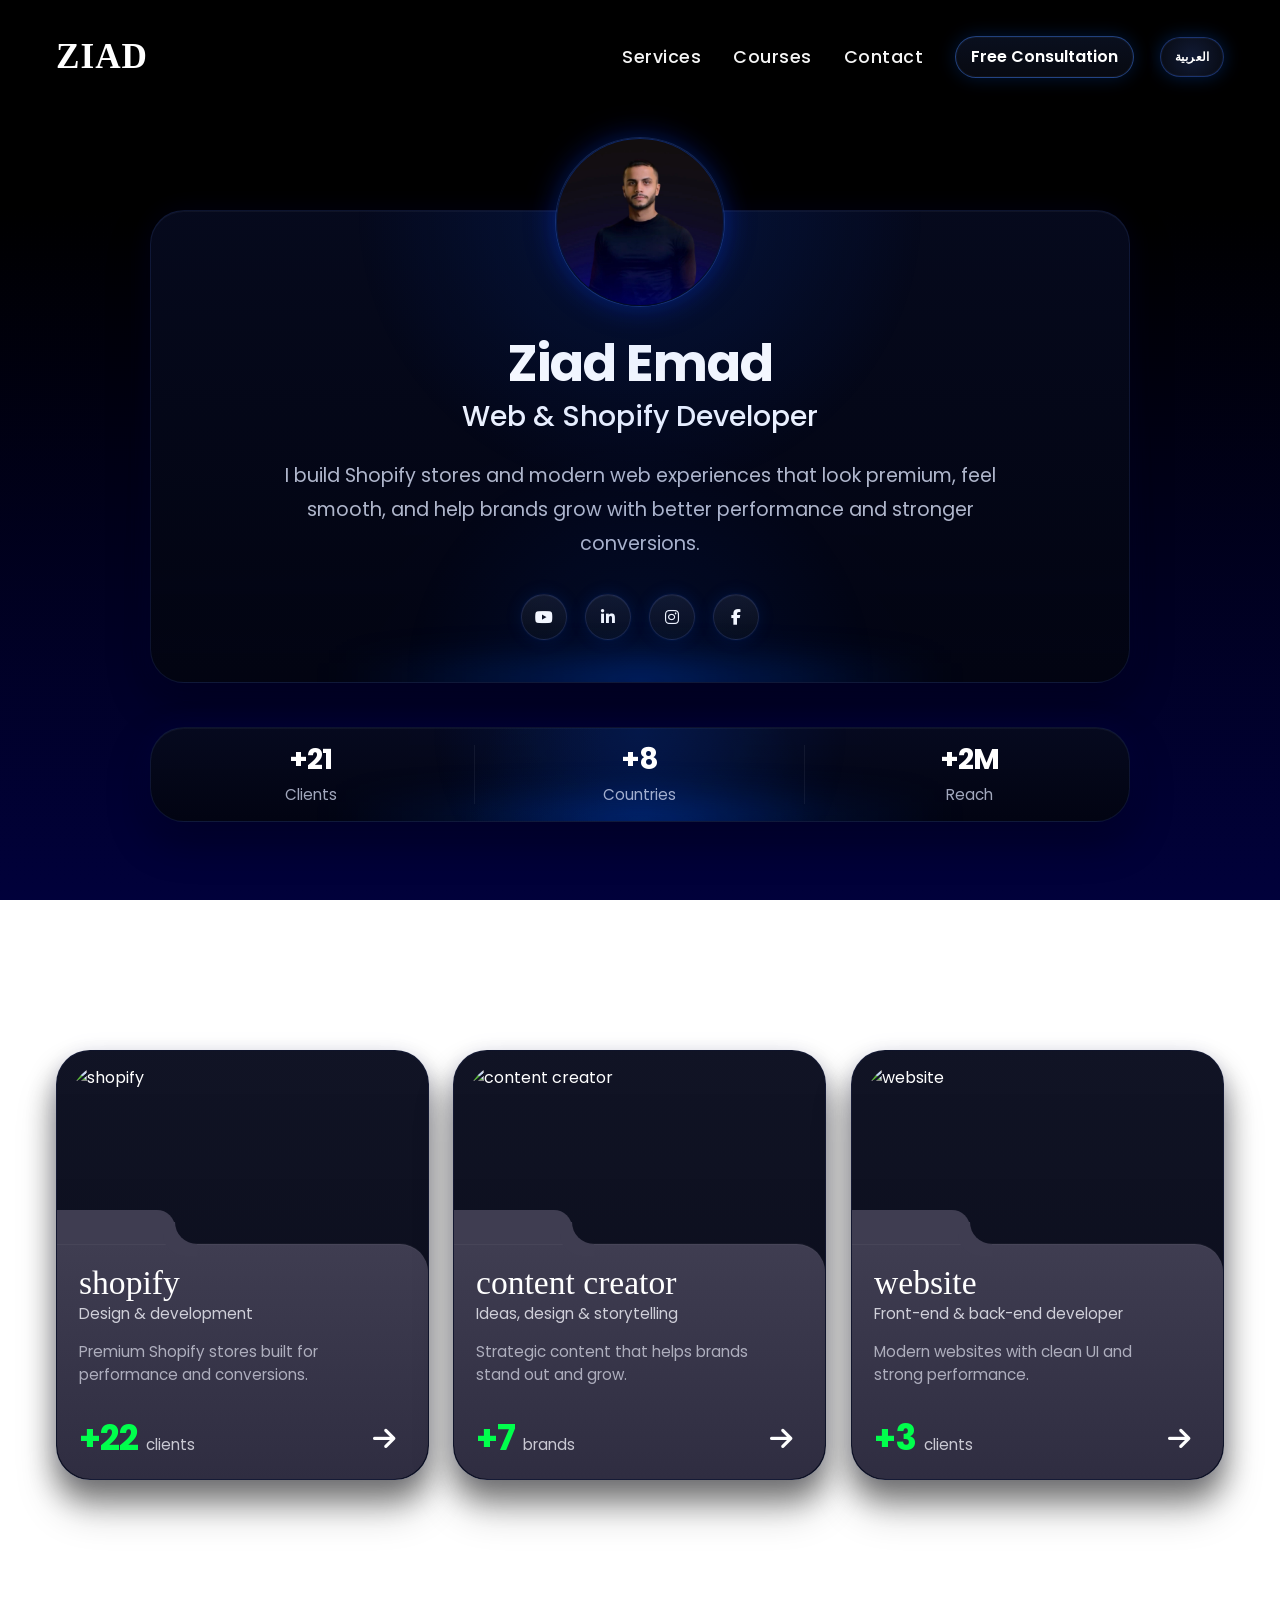
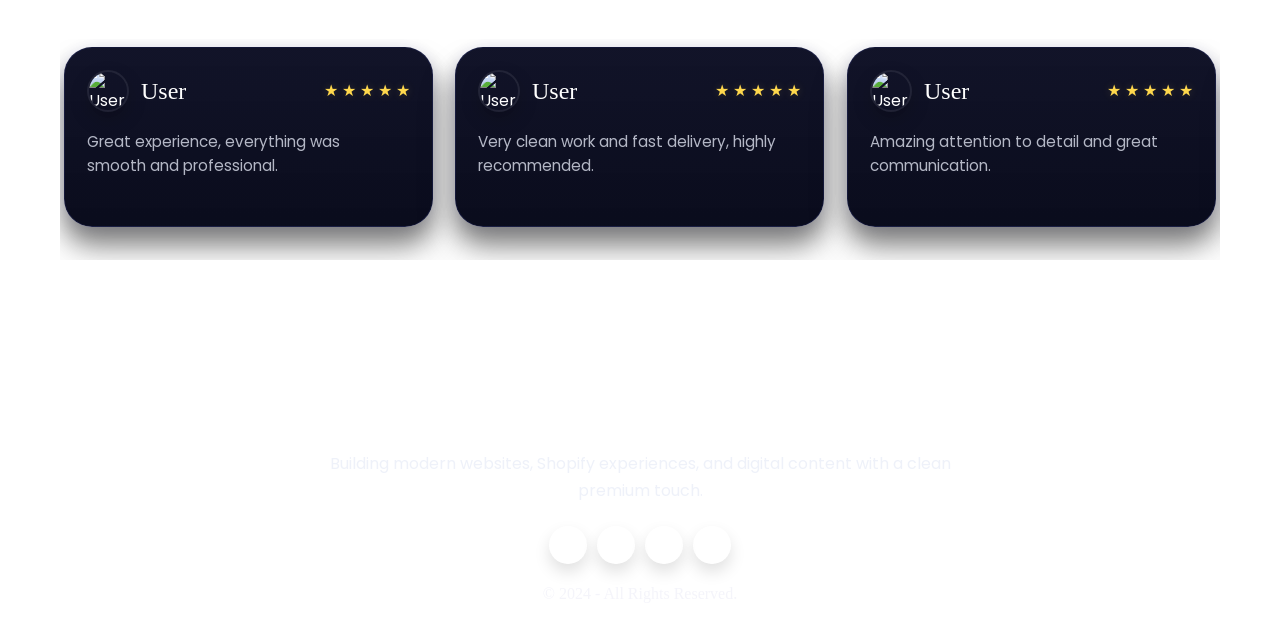
==== commit 2b80b594: "update portfolio" ====
--- a/index.html
+++ b/index.html
@@ -43,49 +43,44 @@
 <body>
     <div id="navbar-container"></div>
     <main>
-        <section class="hero" id="home">
-            <div class="container">
-                <div class="hero-card-wrapper">
-                    <div class="hero-avatar">
-                        <img src="assets/me.jpg" alt="Ziad Emad">
-                    </div>
+      <section class="hero" id="home">
+    <div class="container">
+        <div class="hero-card-wrapper">
+            <div class="hero-avatar">
+                <img src="assets/me.jpg" alt="Ziad Emad">
+            </div>
 
-                    <div class="hero-card">
-                        <h1 class="hero-title">Ziad Emad</h1>
+            <div class="hero-card">
+                <h1 class="hero-title" data-i18n="hero.title">Ziad Emad</h1>
 
-                        <p class="hero-role">Web &amp; Shopify Developer</p>
+                <p class="hero-role" data-i18n="hero.role">Web &amp; Shopify Developer</p>
 
-                        <p class="hero-description">
-                            I build Shopify stores and modern web experiences that look premium,
-                            feel smooth, and help brands grow with better performance and stronger conversions.
-                        </p>
+                <p class="hero-description" data-i18n="hero.description">
+                    I build Shopify stores and modern web experiences that look premium,
+                    feel smooth, and help brands grow with better performance and stronger conversions.
+                </p>
 
-                        <div class="hero-socials">
-                            <a href="#" class="hero-social" aria-label="YouTube" target="_blank"
-                                rel="noopener noreferrer">
-                                <i class="fa-brands fa-youtube"></i>
-                            </a>
+                <div class="hero-socials">
+                    <a href="#" class="hero-social" aria-label="YouTube" target="_blank" rel="noopener noreferrer">
+                        <i class="fa-brands fa-youtube"></i>
+                    </a>
 
-                            <a href="#" class="hero-social" aria-label="LinkedIn" target="_blank"
-                                rel="noopener noreferrer">
-                                <i class="fa-brands fa-linkedin-in"></i>
-                            </a>
+                    <a href="#" class="hero-social" aria-label="LinkedIn" target="_blank" rel="noopener noreferrer">
+                        <i class="fa-brands fa-linkedin-in"></i>
+                    </a>
 
-                            <a href="#" class="hero-social" aria-label="Instagram" target="_blank"
-                                rel="noopener noreferrer">
-                                <i class="fa-brands fa-instagram"></i>
-                            </a>
+                    <a href="#" class="hero-social" aria-label="Instagram" target="_blank" rel="noopener noreferrer">
+                        <i class="fa-brands fa-instagram"></i>
+                    </a>
 
-                            <a href="#" class="hero-social" aria-label="Facebook" target="_blank"
-                                rel="noopener noreferrer">
-                                <i class="fa-brands fa-facebook-f"></i>
-                            </a>
-                        </div>
-                    </div>
+                    <a href="#" class="hero-social" aria-label="Facebook" target="_blank" rel="noopener noreferrer">
+                        <i class="fa-brands fa-facebook-f"></i>
+                    </a>
                 </div>
             </div>
-        </section>
-
+        </div>
+    </div>
+</section>
 
         <section class="stats-section">
             <div class="container">
@@ -110,7 +105,9 @@
 <footer id="footer-container"></footer>
     </main>
     <script src="https://cdn.jsdelivr.net/npm/swiper@11/swiper-bundle.min.js"></script>
-    <script src="/js/components/navbar.js" ></script>
+   <script src="/js/i18n/translations.js" defer></script>
+<script src="/js/i18n/i18n.js" defer></script>
+<script src="/js/components/navbar.js" defer></script>
     <script src="/js/components/footer.js" defer></script>
     <script src="/js/components/offers.js" defer></script>
     <script src="/js/components/stats.js" defer></script>
--- a/css/layout/header.css
+++ b/css/layout/header.css
@@ -4,29 +4,25 @@
     left: 0;
     width: 100%;
     z-index: 1000;
-
     padding-top: 20px;
-
     transition:
         background 0.35s ease,
         backdrop-filter 0.35s ease,
-        box-shadow 0.35s ease,
+        box-shadow 0.35s ease;
 }
 
 .site-header.scrolled {
     background: rgba(6, 10, 20, 0.65);
     backdrop-filter: blur(14px);
     -webkit-backdrop-filter: blur(14px);
-
     border-bottom: 1px solid rgba(255, 255, 255, 0.06);
-
     box-shadow:
         0 10px 30px rgba(0, 0, 0, 0.35),
         0 0 25px rgba(0, 102, 255, 0.08);
 }
 
-
 .navbar {
+    position: relative;
     min-height: 74px;
     display: flex;
     align-items: center;
@@ -35,26 +31,28 @@
 }
 
 .logo {
+    flex-shrink: 0;
     font-size: 2.2rem;
     font-weight: 700;
-    color: #ffffff;
+    line-height: 1;
     letter-spacing: 1px;
-    line-height: 1;
-    font-family: Georgia, 'Times New Roman', serif;
+    color: #ffffff;
+    font-family: Georgia, "Times New Roman", serif;
 }
 
 .nav-desktop {
     display: flex;
     align-items: center;
     gap: 32px;
+    margin-left: auto;
 }
 
 .nav-link {
     font-size: 1.1rem;
+    font-weight: 500;
+    letter-spacing: 0.5px;
     color: #f5f5f5;
-    transition: 0.3s ease;
-    letter-spacing: 0.5px;
-    font-weight: 500;
+    transition: color 0.3s ease;
 }
 
 .nav-link:hover {
@@ -62,11 +60,14 @@
 }
 
 .consultation-btn {
+    position: relative;
+    overflow: hidden;
     display: inline-flex;
     align-items: center;
     justify-content: center;
-    padding: 6px 15px;
+    padding: 7px 15px;
     border-radius: 999px;
+    white-space: nowrap;
     color: #ffffff;
     font-size: 1rem;
     font-weight: 600;
@@ -76,77 +77,62 @@
         0 0 0 1px rgba(255, 255, 255, 0.03) inset,
         0 0 18px rgba(0, 102, 255, 0.22),
         0 6px 18px rgba(0, 0, 0, 0.35);
-    transition: 0.3s ease;
-    white-space: nowrap;
-    position: relative;
-    overflow: hidden;
-    transition: transform 0.25s ease, box-shadow 0.25s ease;
-}
-
-
-.consultation-btn:hover {
-    transform: translateY(-2px);
-    box-shadow:
-        0 0 0 1px rgba(255, 255, 255, 0.04) inset,
-        0 0 24px rgba(0, 102, 255, 0.3),
-        0 10px 24px rgba(0, 0, 0, 0.4);
-}
-
-
-.consultation-btn::before {
-    content: "";
-    position: absolute;
-    inset: 0;
-    border-radius: inherit;
-    background: radial-gradient(circle at 50% 50%, rgba(0, 102, 255, 0.18), transparent 70%);
-    opacity: 0;
-    transition: opacity 0.3s ease;
-}
-
-
-
-.consultation-btn {
-    position: relative;
-    overflow: hidden;
+    transition:
+        transform 0.25s ease,
+        box-shadow 0.25s ease,
+        border-color 0.25s ease;
     animation: floatBtn 3s ease-in-out infinite;
 }
 
-@keyframes floatBtn {
-    0%, 100% {
-        transform: translateY(0);
-    }
-    50% {
-        transform: translateY(-3px);
-    }
-}
-
-/* glow خفيف */
+.consultation-btn::before,
 .consultation-btn::after {
     content: "";
     position: absolute;
     inset: 0;
     border-radius: inherit;
-    background: radial-gradient(circle, rgba(0,102,255,0.25), transparent 70%);
+}
+
+.consultation-btn::before {
+    background: radial-gradient(circle at 50% 50%, rgba(0, 102, 255, 0.18), transparent 70%);
+    opacity: 0;
+    transition: opacity 0.3s ease;
+}
+
+.consultation-btn::after {
+    background: radial-gradient(circle, rgba(0, 102, 255, 0.25), transparent 70%);
     opacity: 0.4;
     filter: blur(10px);
     z-index: -1;
 }
 
+.consultation-btn:hover {
+    transform: translateY(-2px);
+    box-shadow:
+        0 0 0 1px rgba(255, 255, 255, 0.04) inset,
+        0 0 24px rgba(0, 102, 255, 0.3),
+        0 10px 24px rgba(0, 0, 0, 0.4);
+}
+
 .consultation-btn:hover::before {
     opacity: 1;
 }
 
-.nav-mobile {
-    display: none;
-    align-items: center;
-    justify-content: space-between;
-    gap: 12px;
-    width: 100%;
+@keyframes floatBtn {
+    0%, 100% {
+        transform: translateY(0);
+    }
+    50% {
+        transform: translateY(-3px);
+    }
 }
 
 .mobile-icon-btn {
     width: 36px;
     height: 36px;
+    flex-shrink: 0;
+    display: inline-flex;
+    align-items: center;
+    justify-content: center;
     border: 1px solid rgba(56, 116, 255, 0.35);
     border-radius: 50%;
     background: radial-gradient(circle at center, rgba(18, 28, 56, 0.95), rgba(7, 10, 18, 0.98));
@@ -154,13 +140,9 @@
         0 0 0 1px rgba(255, 255, 255, 0.03) inset,
         0 0 18px rgba(0, 102, 255, 0.32),
         0 8px 18px rgba(0, 0, 0, 0.35);
-    display: inline-flex;
-    align-items: center;
-    justify-content: center;
     color: #ffffff;
     cursor: pointer;
-    transition: 0.3s ease;
-    flex-shrink: 0;
+    transition: transform 0.3s ease;
 }
 
 .mobile-icon-btn:hover {
@@ -176,23 +158,87 @@
     font-size: 1.2rem;
 }
 
-.mobile-consultation-inline {
-    flex: 1;
-    min-height: 48px;
-    font-size: 0.95rem;
-    padding: 0 16px;
-    max-width: 190px;
-    margin-left: auto;
-    margin-right: auto;
-}
+/* language toggle */
+.lang-toggle-btn {
+    display: inline-flex;
+    align-items: center;
+    justify-content: center;
+    min-height: 40px;
+    padding: 0 14px;
+    border: 1px solid rgba(56, 116, 255, 0.35);
+    border-radius: 999px;
+    background: radial-gradient(circle at center, rgba(18, 28, 56, 0.95), rgba(7, 10, 18, 0.98));
+    box-shadow:
+        0 0 0 1px rgba(255, 255, 255, 0.03) inset,
+        0 0 18px rgba(0, 102, 255, 0.28),
+        0 8px 18px rgba(0, 0, 0, 0.35);
+    color: #ffffff;
+    cursor: pointer;
+    transition:
+        transform 0.25s ease,
+        box-shadow 0.25s ease,
+        border-color 0.25s ease;
+    flex-shrink: 0;
+}
+
+.lang-toggle-btn:hover {
+    transform: translateY(-2px);
+    border-color: rgba(90, 146, 255, 0.5);
+    box-shadow:
+        0 0 0 1px rgba(255, 255, 255, 0.04) inset,
+        0 0 24px rgba(0, 102, 255, 0.34),
+        0 10px 24px rgba(0, 0, 0, 0.4);
+}
+
+.lang-toggle-btn span {
+    font-size: 0.78rem;
+    font-weight: 700;
+    line-height: 1;
+    letter-spacing: 0.01em;
+    color: #ffffff;
+    white-space: nowrap;
+}
+
+#langToggle {
+    margin-left: 6px;
+}
+
+#langToggleMobile {
+    display: none;
+}
+
+.lang-toggle-btn--mobile {
+    min-height: 36px;
+    padding: 0 10px;
+}
+
+.lang-toggle-btn--mobile span {
+    font-size: 0.72rem;
+}
+
+.nav-mobile {
+    display: none;
+    width: 100%;
+    align-items: center;
+    justify-content: space-between;
+    gap: 12px;
+}
+
+.mobile-actions-group {
+    display: inline-flex;
+    align-items: center;
+    gap: 8px;
+    flex-shrink: 0;
+}
+
 .mobile-menu {
-    display: flex;
-    flex-direction: column;
-    gap: 14px;
     position: absolute;
     top: calc(100% + 10px);
     left: 1rem;
     right: 1rem;
+    display: flex;
+    flex-direction: column;
+    gap: 14px;
     padding: 18px;
     border-radius: 20px;
     background: linear-gradient(180deg, rgba(6, 9, 18, 0.96), rgba(8, 12, 25, 0.98));
@@ -200,18 +246,22 @@
     box-shadow:
         0 0 25px rgba(0, 102, 255, 0.15),
         0 14px 30px rgba(0, 0, 0, 0.45);
-
     opacity: 0;
     visibility: hidden;
     pointer-events: none;
     transform: translateY(-8px) scale(0.98);
     transform-origin: top center;
+    transition:
+        opacity 0.25s ease,
+        visibility 0.25s ease,
+        transform 0.25s ease;
 }
 
 .mobile-menu.active {
     opacity: 1;
     visibility: visible;
     pointer-events: auto;
+    transform: translateY(0) scale(1);
 }
 
 .mobile-menu-link {
@@ -219,7 +269,9 @@
     font-size: 1rem;
     padding: 10px 4px;
     border-bottom: 1px solid rgba(255, 255, 255, 0.06);
-    transition: 0.3s ease;
+    transition:
+        color 0.3s ease,
+        padding 0.3s ease;
 }
 
 .mobile-menu-link:hover {
@@ -227,6 +279,22 @@
     padding-left: 8px;
 }
 
+/* RTL */
+body.rtl .nav-desktop {
+    margin-left: 0;
+    margin-right: auto;
+}
+
+body.rtl .nav-mobile {
+    flex-direction: row-reverse;
+}
+
+body.rtl .mobile-menu-link:hover {
+    padding-left: 4px;
+    padding-right: 8px;
+}
+
+/* responsive */
 @media (max-width: 991px) {
     .logo {
         font-size: 1.9rem;
@@ -255,11 +323,9 @@
         min-height: 52px;
     }
 
-    .nav-desktop {
-        display: none;
-    }
-
-    .logo {
+    .nav-desktop,
+    .logo,
+    #langToggle {
         display: none;
     }
 
@@ -267,28 +333,24 @@
         display: flex;
     }
 
+    #langToggleMobile {
+        display: inline-flex;
+    }
+
     .container {
         padding: 0 1.25rem;
     }
 
-    .mobile-consultation-inline {
-        max-width: 180px;
-    }
-}
-
-@media (max-width: 480px) {
- 
-  
-}
-
-@keyframes fadeSlideDown {
-    from {
-        opacity: 0;
-        transform: translateY(-8px);
-    }
-
-    to {
-        opacity: 1;
-        transform: translateY(0);
+    .mobile-actions-group {
+        gap: 6px;
+    }
+
+    .lang-toggle-btn {
+        min-height: 36px;
+        padding: 0 10px;
+    }
+
+    .lang-toggle-btn span {
+        font-size: 0.68rem;
     }
 }
--- a/css/pages/home.css
+++ b/css/pages/home.css
@@ -148,6 +148,18 @@
         0 10px 20px rgba(0, 0, 0, 0.28);
 }
 
+
+body.rtl .hero-card {
+    text-align: center;
+}
+
+body.rtl .hero-description {
+    direction: rtl;
+}
+
+/* =========================
+   Stats Section
+   ========================= */
 /* =========================
    Stats Section
    ========================= */
@@ -164,6 +176,8 @@
     align-items: stretch;
     justify-content: space-between;
     gap: 10px;
+    max-width: 980px;
+    margin: 0 auto;
     border-radius: var(--card-radius-lg);
     background: var(--card-bg);
     border: 1px solid var(--card-border);
@@ -237,6 +251,10 @@
     color: rgba(224, 232, 255, 0.72);
 }
 
+body.rtl .stat-label {
+    direction: rtl;
+}
+
 @keyframes statsGlowFloat {
     0% {
         transform: translateY(0) scale(1);
@@ -266,7 +284,7 @@
    ========================= */
 
 .offers-section {
-    padding: 0 0 var(--section-space-lg);
+    padding: 100px 0 var(--section-space-lg);
     overflow: hidden;
 }
 
@@ -664,6 +682,7 @@
     }
 
     .offers-section {
+        padding-top: 70px;
         padding-bottom: var(--section-space-md);
     }
 
@@ -911,7 +930,7 @@
     }
 
     .feedback-swiper {
-        padding: 0 2px 8px;
+    padding: 8px 4px 8px;
     }
 
     .feedback-card {
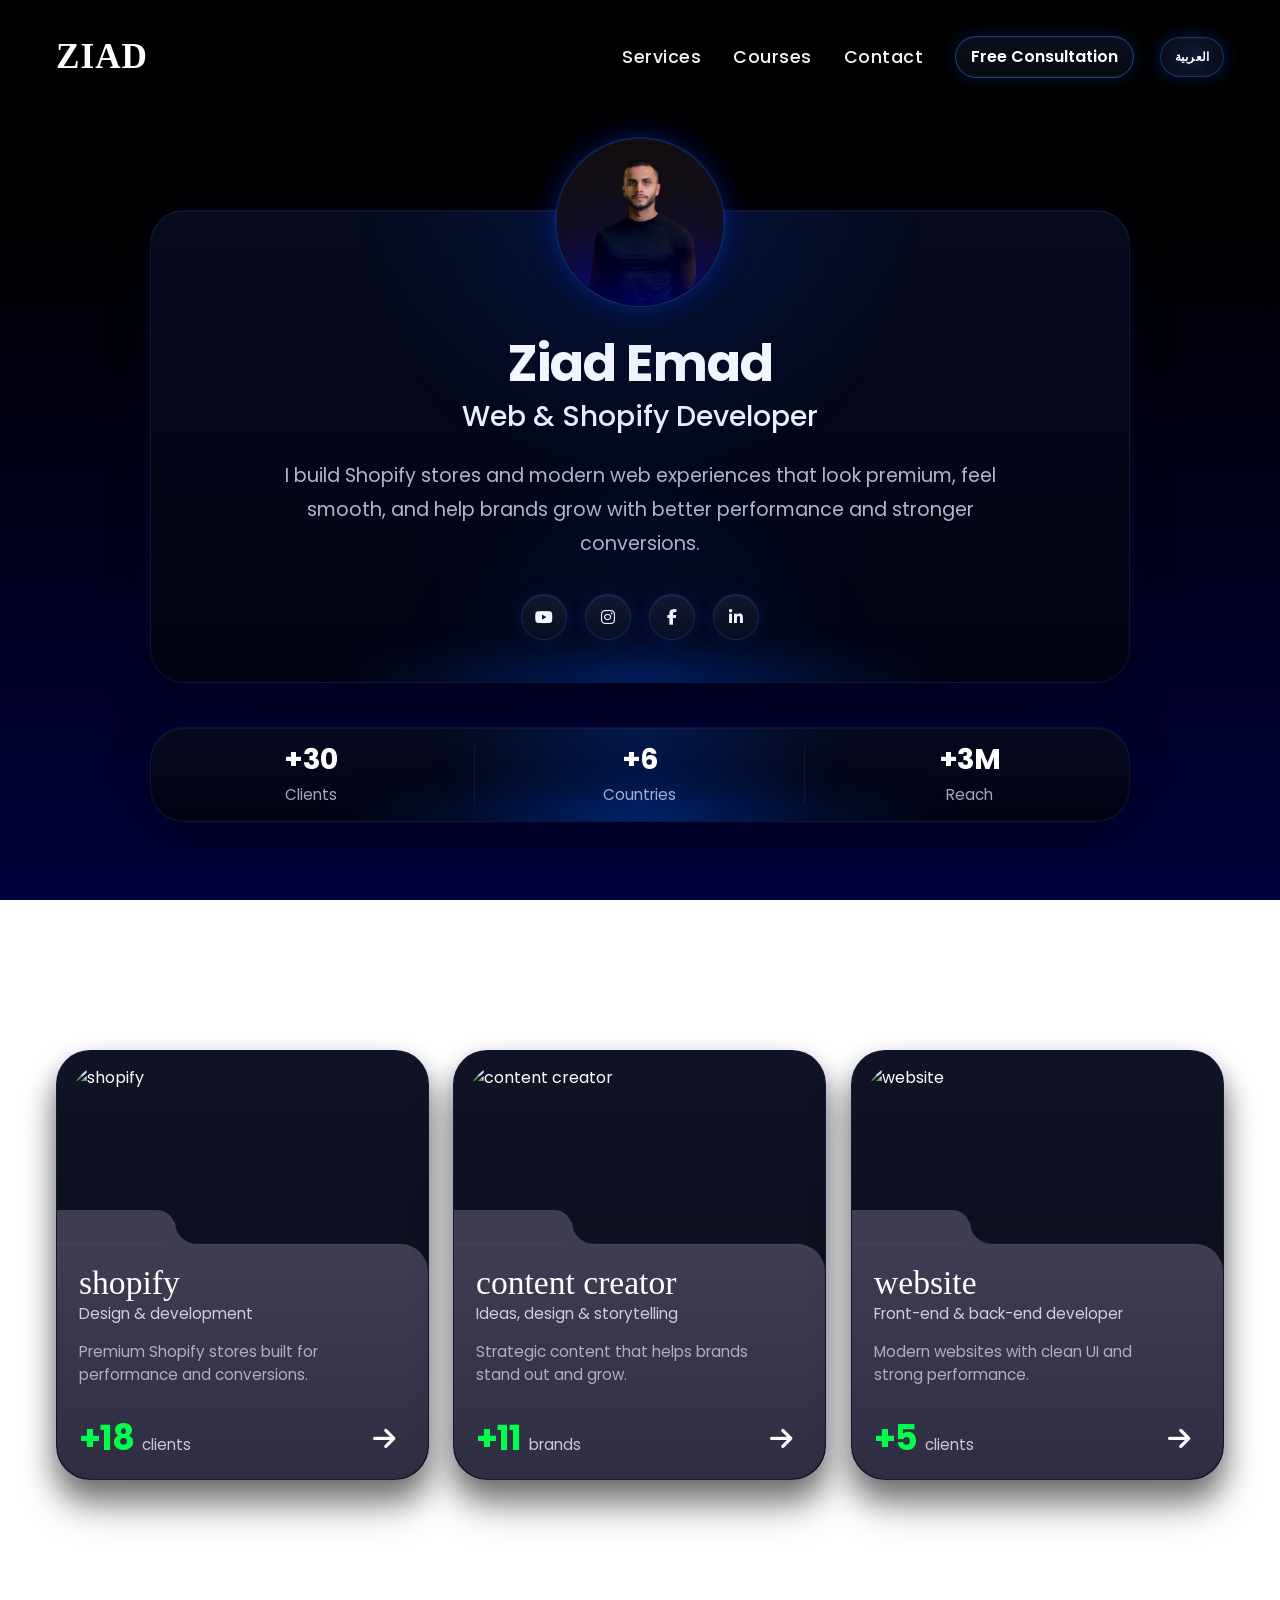
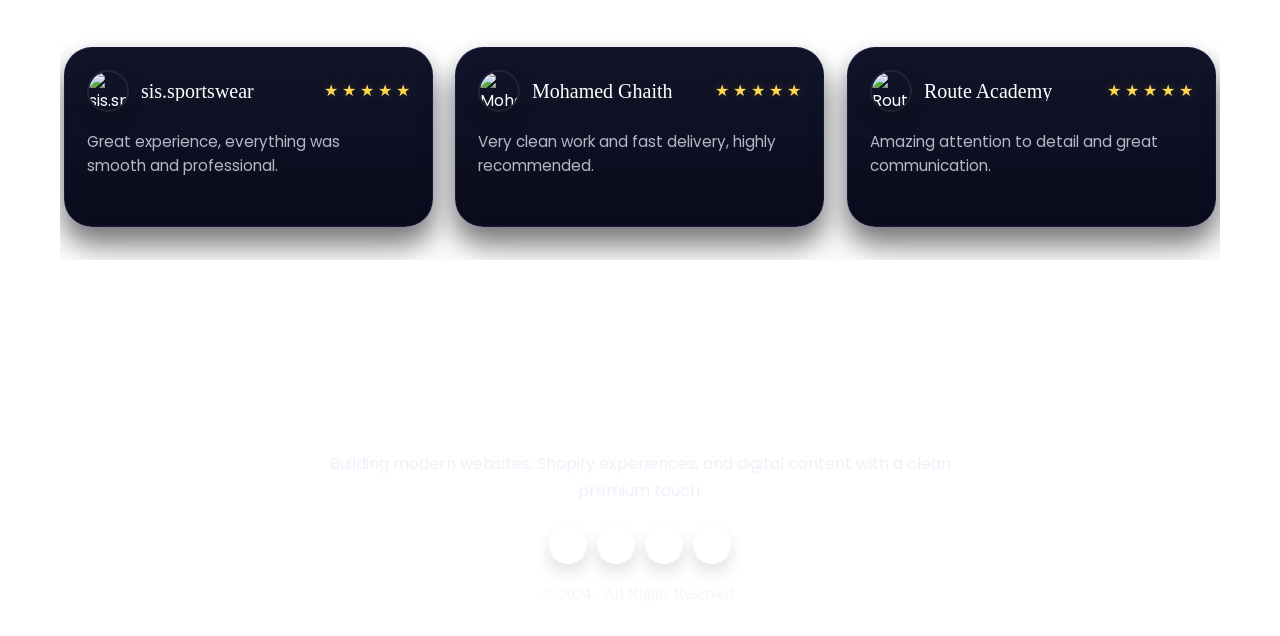
==== commit 76d9da41: "update portfolio changes" ====
--- a/index.html
+++ b/index.html
@@ -9,7 +9,7 @@
         content="Ziad Emad, Web Developer, Shopify Developer, Frontend Developer, Software Engineer, Content Creator, HTML, CSS, JavaScript, Portfolio, Responsive Website, UI Design, Web Projects, GitHub Projects, Freelance Developer, Marketing Content, Content Marketing, Branded Content, Courses, Academies, Tools, Websites, Web Development Projects">
     <meta name="description"
         content="I build Shopify stores, web applications, and produce marketing videos for brands, tools, and web projects.">
-    <link rel="icon" href="assets/images/favicon.ico" type="image/x-icon">
+    <link rel="icon" href="assets/me.jpg" type="image/x-icon">
 
     <!-- Open Graph / Social Media -->
     <meta property="og:title" content="Ziad Emad | Web & Shopify Developer">
@@ -17,7 +17,7 @@
         content="I build Shopify stores, web applications, and produce marketing videos for brands, tools, and web projects.">
     <meta property="og:image" content="assets/images/og-image.png">
     <meta property="og:url" content="https://ziademad.co">
-    <meta property="twitter:image" content="assets/images/og-image.png">
+    <meta property="twitter:image" content="assets/me.jpg">
     <meta name="twitter:card" content="summary_large_image">
 
 
@@ -61,20 +61,20 @@
                 </p>
 
                 <div class="hero-socials">
-                    <a href="#" class="hero-social" aria-label="YouTube" target="_blank" rel="noopener noreferrer">
+                    <a href="https://www.youtube.com/@ziademad2023" class="hero-social" aria-label="YouTube" target="_blank" rel="noopener noreferrer">
                         <i class="fa-brands fa-youtube"></i>
                     </a>
 
-                    <a href="#" class="hero-social" aria-label="LinkedIn" target="_blank" rel="noopener noreferrer">
-                        <i class="fa-brands fa-linkedin-in"></i>
-                    </a>
-
-                    <a href="#" class="hero-social" aria-label="Instagram" target="_blank" rel="noopener noreferrer">
+                    
+                    <a href="https://www.instagram.com/ziiademad_/" class="hero-social" aria-label="Instagram" target="_blank" rel="noopener noreferrer">
                         <i class="fa-brands fa-instagram"></i>
                     </a>
-
-                    <a href="#" class="hero-social" aria-label="Facebook" target="_blank" rel="noopener noreferrer">
+                    
+                    <a href="https://www.facebook.com/ZiadEmad2004" class="hero-social" aria-label="Facebook" target="_blank" rel="noopener noreferrer">
                         <i class="fa-brands fa-facebook-f"></i>
+                    </a>
+                    <a href="https://www.linkedin.com/in/ziad-emad2004/" class="hero-social" aria-label="LinkedIn" target="_blank" rel="noopener noreferrer">
+                        <i class="fa-brands fa-linkedin-in"></i>
                     </a>
                 </div>
             </div>
--- a/css/pages/home.css
+++ b/css/pages/home.css
@@ -599,7 +599,7 @@
 
 .feedback-card__name {
     margin: 0;
-    font-size: 1.5rem;
+    font-size: 1.25rem;
     line-height: 1;
     font-weight: 500;
     color: #ffffff;
@@ -744,7 +744,7 @@
     }
 
     .feedback-card__name {
-        font-size: 1.35rem;
+        font-size: 1.25rem;
     }
 
     .feedback-card__text {
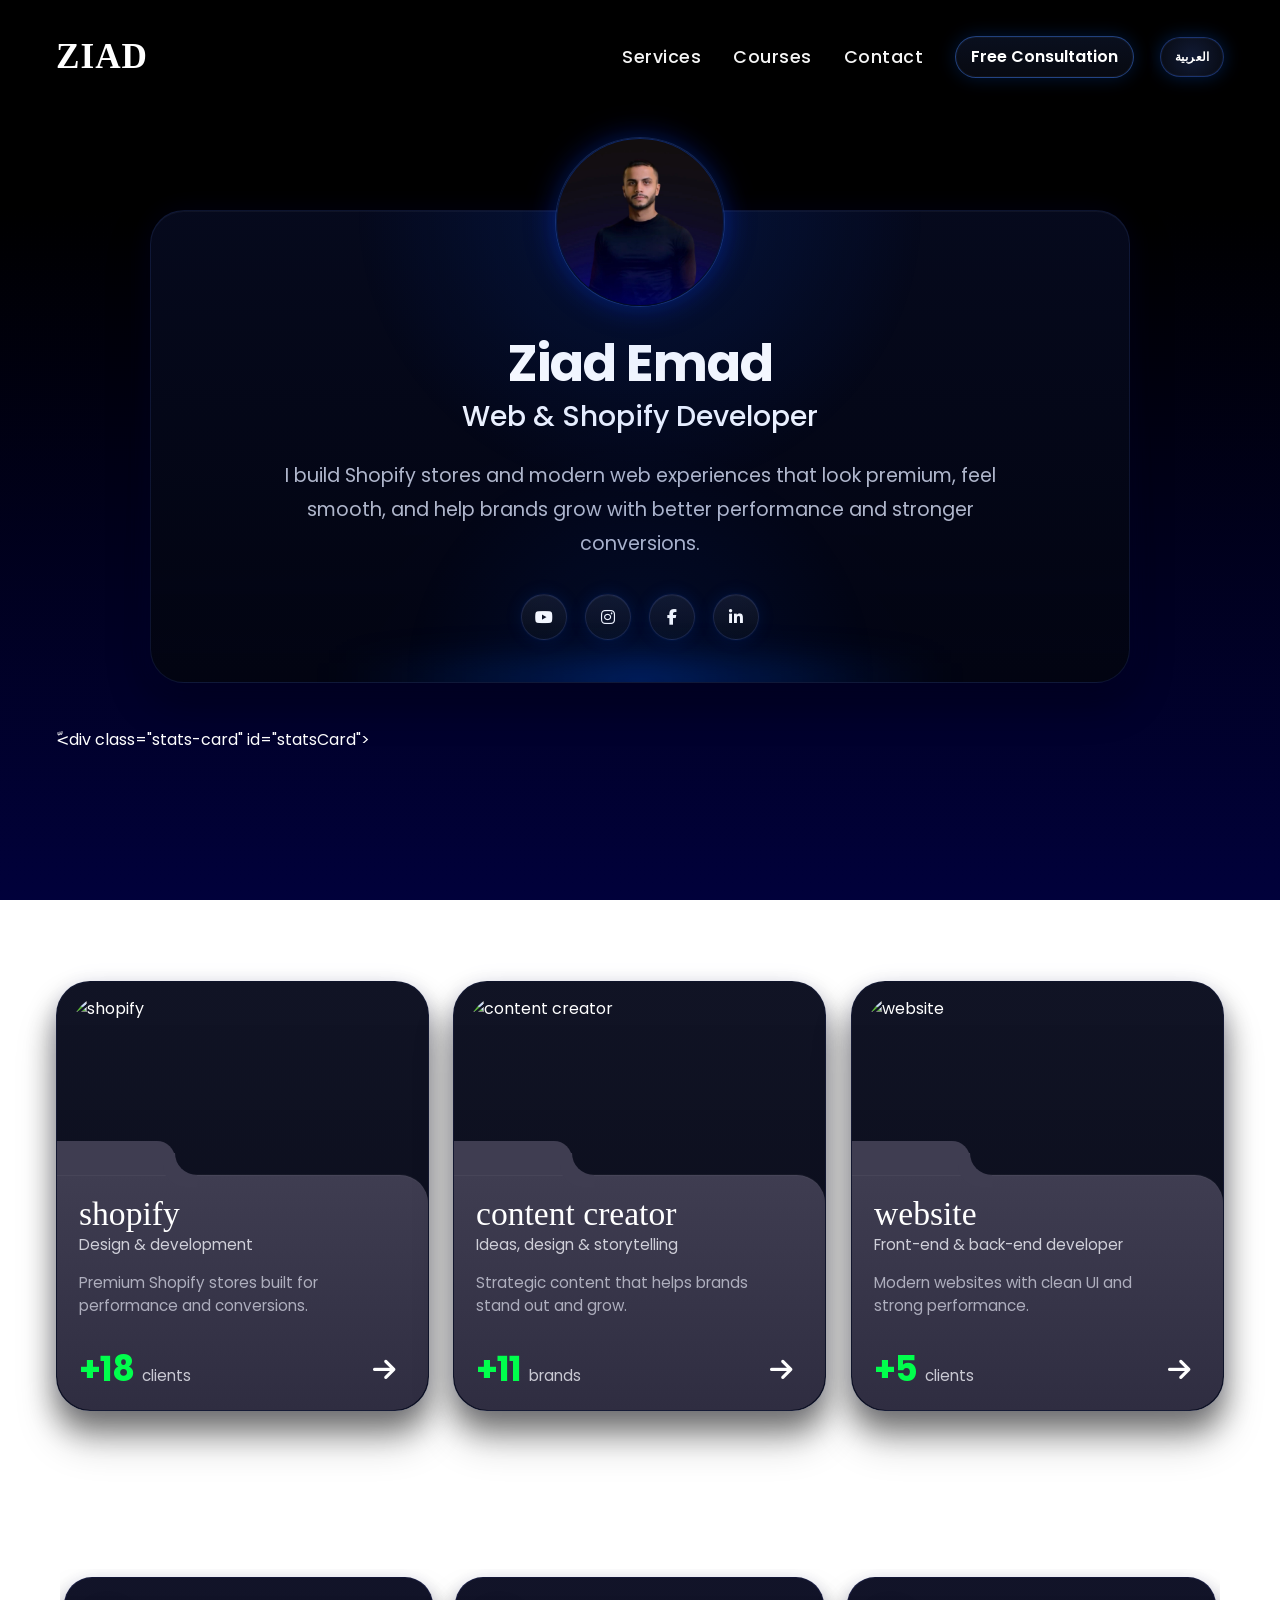
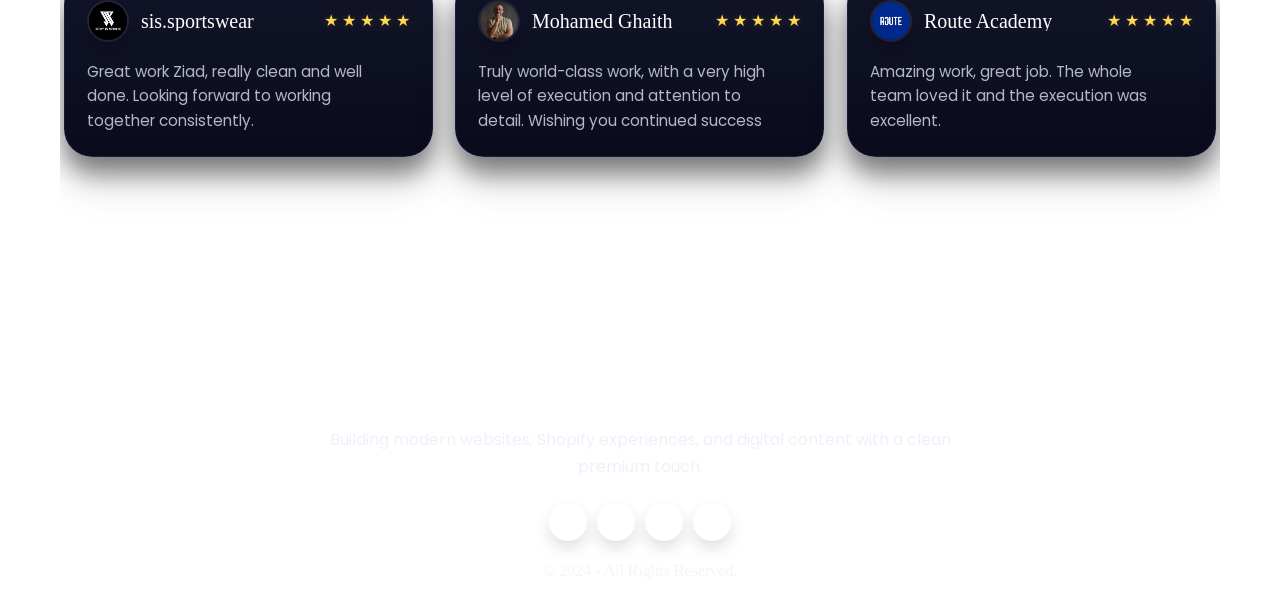
==== commit 05011aec: "SEO optimization" ====
--- a/index.html
+++ b/index.html
@@ -1,43 +1,56 @@
 <!DOCTYPE html>
 <html lang="en">
+<head>
+  <meta charset="UTF-8">
+  <meta name="viewport" content="width=device-width, initial-scale=1.0">
 
-<head>
-    <meta charset="UTF-8">
-    <meta name="viewport" content="width=device-width, initial-scale=1.0">
-    <title>Ziad Emad | Web & Shopify Developer</title>
-    <meta name="keywords"
-        content="Ziad Emad, Web Developer, Shopify Developer, Frontend Developer, Software Engineer, Content Creator, HTML, CSS, JavaScript, Portfolio, Responsive Website, UI Design, Web Projects, GitHub Projects, Freelance Developer, Marketing Content, Content Marketing, Branded Content, Courses, Academies, Tools, Websites, Web Development Projects">
-    <meta name="description"
-        content="I build Shopify stores, web applications, and produce marketing videos for brands, tools, and web projects.">
-    <link rel="icon" href="assets/me.jpg" type="image/x-icon">
+  <title>Ziad Emad | Shopify Developer, Web Developer & Content Creator</title>
 
-    <!-- Open Graph / Social Media -->
-    <meta property="og:title" content="Ziad Emad | Web & Shopify Developer">
-    <meta property="og:description"
-        content="I build Shopify stores, web applications, and produce marketing videos for brands, tools, and web projects.">
-    <meta property="og:image" content="assets/images/og-image.png">
-    <meta property="og:url" content="https://ziademad.co">
-    <meta property="twitter:image" content="assets/me.jpg">
-    <meta name="twitter:card" content="summary_large_image">
+  <meta
+    name="description"
+    content="Ziad Emad is a Shopify Developer, Web Developer, and Content Creator helping brands build high-converting stores, modern websites, and effective marketing content."
+  >
+  <meta
+    name="keywords"
+    content="Ziad Emad, Shopify Developer, Web Developer, Content Creator, Frontend Developer, Shopify Expert, Portfolio, Ecommerce Developer, Freelance Developer, Marketing Content"
+  >
+  <meta name="author" content="Ziad Emad">
+  <meta name="robots" content="index, follow">
 
+  <link rel="canonical" href="https://ziademad.co/">
+  <link rel="icon" href="/assets/me.jpg" type="image/x-icon">
 
-    <link rel="preconnect" href="https://fonts.googleapis.com">
-    <link rel="preconnect" href="https://fonts.gstatic.com" crossorigin>
-    <link href="https://fonts.googleapis.com/css2?family=Poppins:wght@300;400;500;600;700;800&display=swap"
-        rel="stylesheet">
+  <meta property="og:title" content="Ziad Emad | Shopify Developer, Web Developer & Content Creator">
+  <meta
+    property="og:description"
+    content="I build Shopify stores, modern websites, and marketing content that help brands grow."
+  >
+  <meta property="og:image" content="https://ziademad.co/assets/me.jpg">
+  <meta property="og:url" content="https://ziademad.co/">
+  <meta property="og:type" content="website">
+  <meta property="og:site_name" content="Ziad Emad">
 
-    <!-- Stylesheets -->
-    <link rel="stylesheet" href="https://cdn.jsdelivr.net/npm/swiper@11/swiper-bundle.min.css">
-    <link rel="stylesheet" href="https://cdnjs.cloudflare.com/ajax/libs/font-awesome/6.5.2/css/all.min.css">
-    <link rel="stylesheet" href="css/base/variables.css">
-    <link rel="stylesheet" href="css/base/global.css">
+  <meta name="twitter:card" content="summary_large_image">
+  <meta name="twitter:title" content="Ziad Emad | Shopify Developer, Web Developer & Content Creator">
+  <meta
+    name="twitter:description"
+    content="I build Shopify stores, modern websites, and marketing content that help brands grow."
+  >
+  <meta name="twitter:image" content="https://ziademad.co/assets/me.jpg">
 
-    <link rel="stylesheet" href="css/layout/header.css">
-    <link rel="stylesheet" href="css/layout/footer.css">
+  <link rel="preconnect" href="https://fonts.googleapis.com">
+  <link rel="preconnect" href="https://fonts.gstatic.com" crossorigin>
+  <link href="https://fonts.googleapis.com/css2?family=Poppins:wght@300;400;500;600;700;800&display=swap" rel="stylesheet">
 
-    <link rel="stylesheet" href="css/components/buttons.css">
+  <link rel="stylesheet" href="https://cdn.jsdelivr.net/npm/swiper@11/swiper-bundle.min.css">
+  <link rel="stylesheet" href="https://cdnjs.cloudflare.com/ajax/libs/font-awesome/6.5.2/css/all.min.css">
 
-    <link rel="stylesheet" href="css/pages/home.css">
+  <link rel="stylesheet" href="/css/base/variables.css">
+  <link rel="stylesheet" href="/css/base/global.css">
+  <link rel="stylesheet" href="/css/layout/header.css">
+  <link rel="stylesheet" href="/css/layout/footer.css">
+  <link rel="stylesheet" href="/css/components/buttons.css">
+  <link rel="stylesheet" href="/css/pages/home.css">
 </head>
 
 <body>
@@ -84,7 +97,7 @@
 
         <section class="stats-section">
             <div class="container">
-                <div class="stats-card" id="statsCard"></div>
+                <ّdiv class="stats-card" id="statsCard"></ّdiv>
             </div>
         </section>
 
--- a/css/pages/home.css
+++ b/css/pages/home.css
@@ -744,7 +744,7 @@
     }
 
     .feedback-card__name {
-        font-size: 1.25rem;
+        font-size: 1.1rem;
     }
 
     .feedback-card__text {
@@ -1014,7 +1014,7 @@
     }
 
     .feedback-card__name {
-        font-size: 1.15rem;
+        font-size: 1rem;
     }
 
     .feedback-card__text {
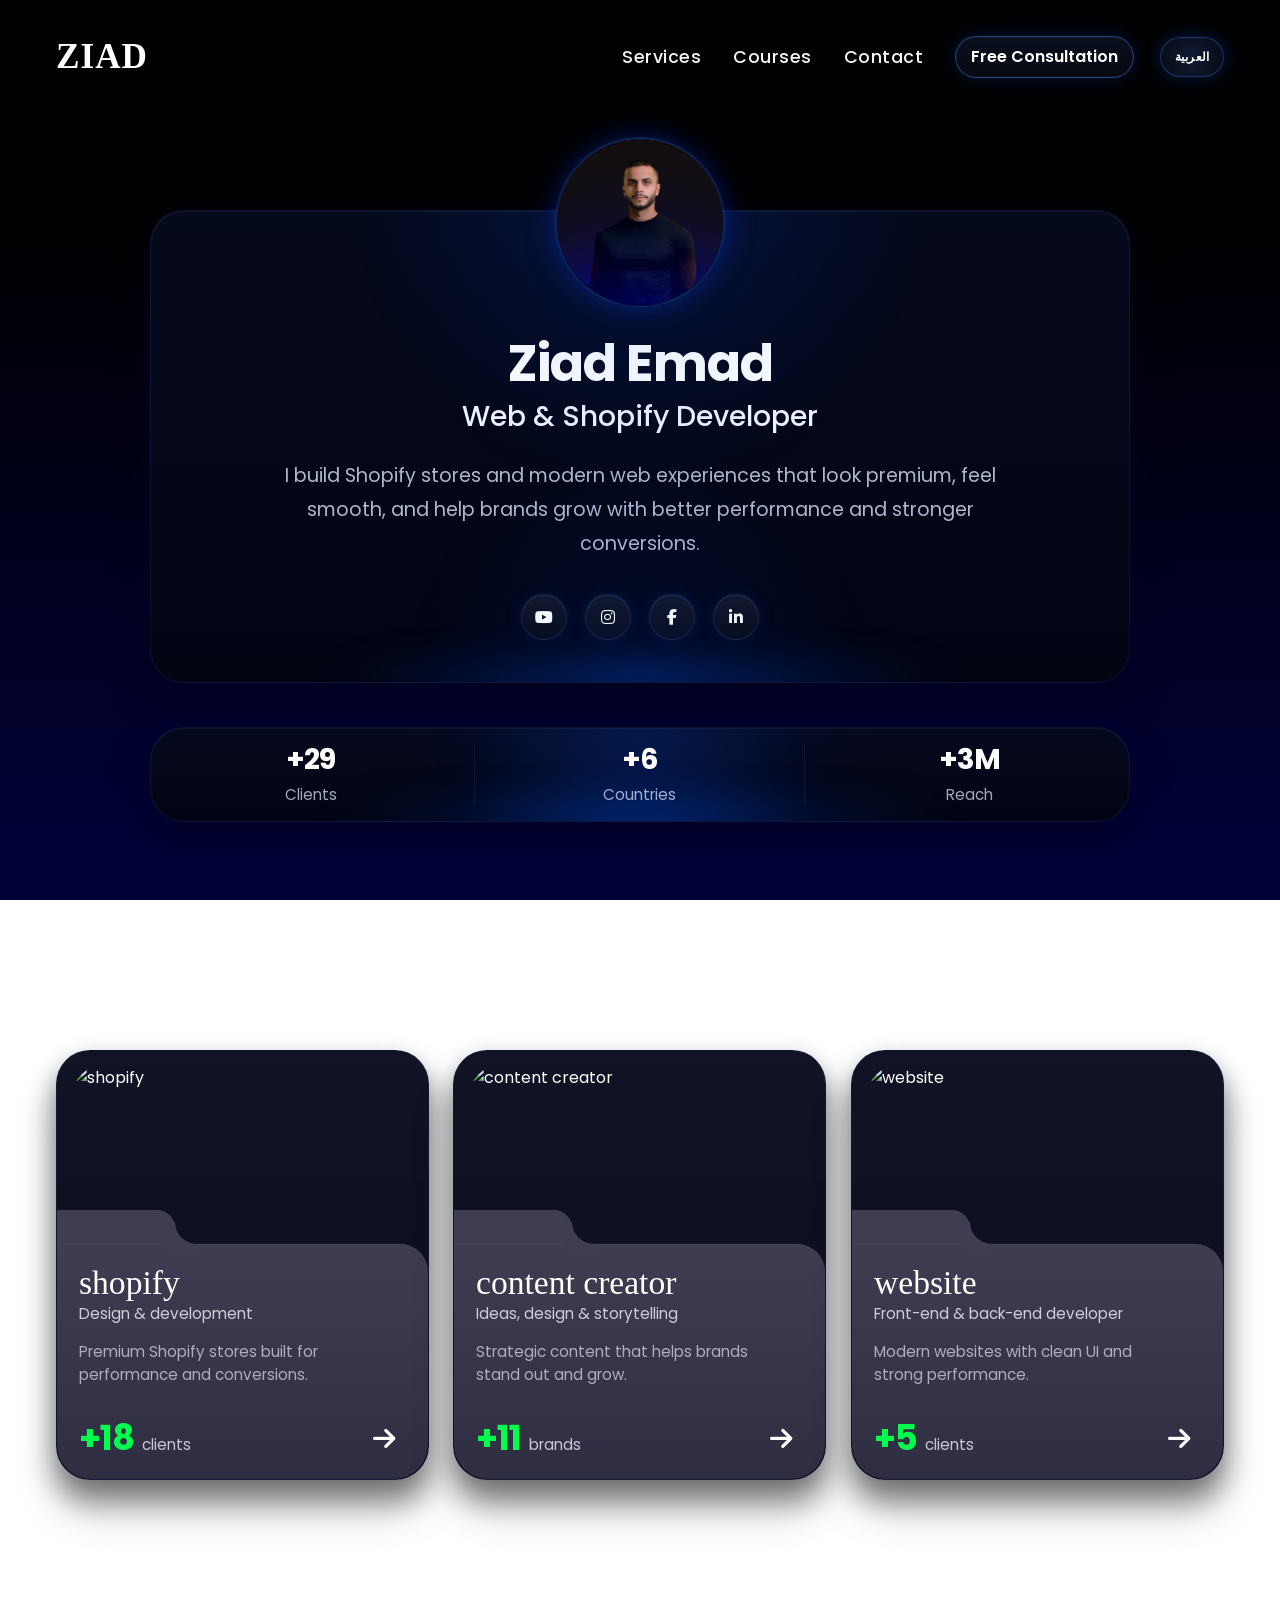
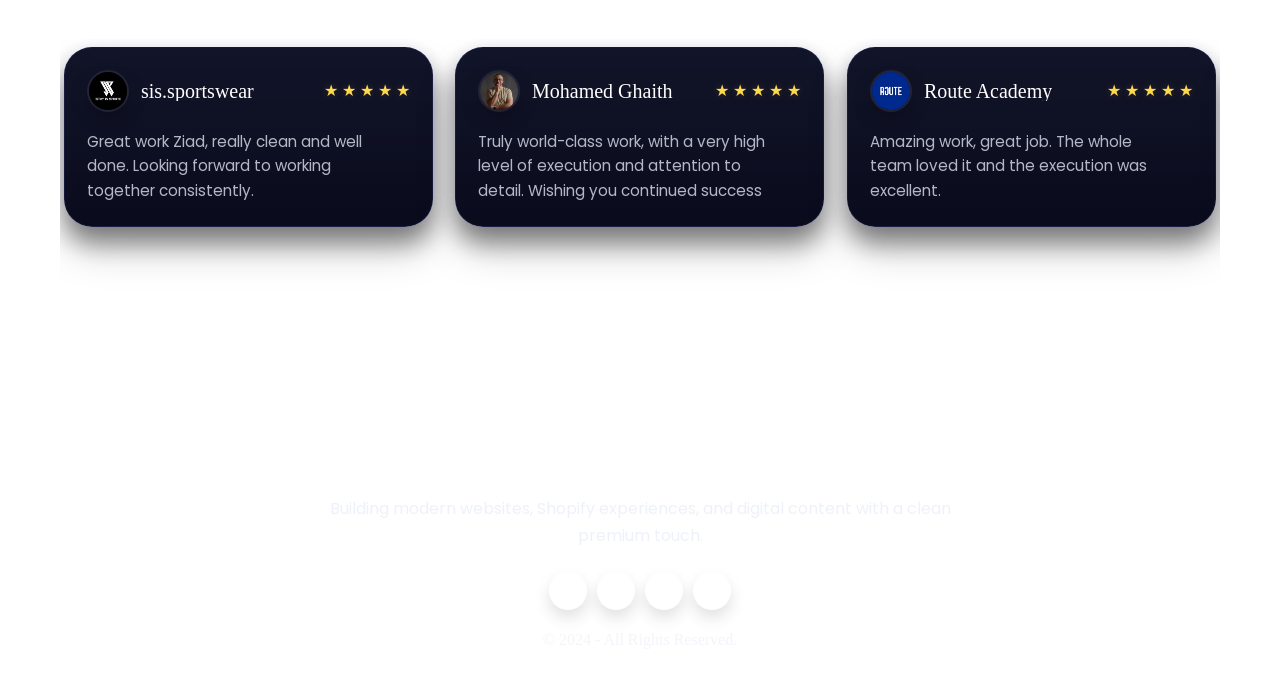
==== commit 038f0803: "fix stats section markup" ====
--- a/index.html
+++ b/index.html
@@ -95,12 +95,11 @@
     </div>
 </section>
 
-        <section class="stats-section">
-            <div class="container">
-                <ّdiv class="stats-card" id="statsCard"></ّdiv>
-            </div>
-        </section>
-
+  <section class="stats-section">
+  <div class="container">
+    <div class="stats-card" id="statsCard"></div>
+  </div>
+</section>
 
         <section class="offers-section" id="services">
             <div class="container">
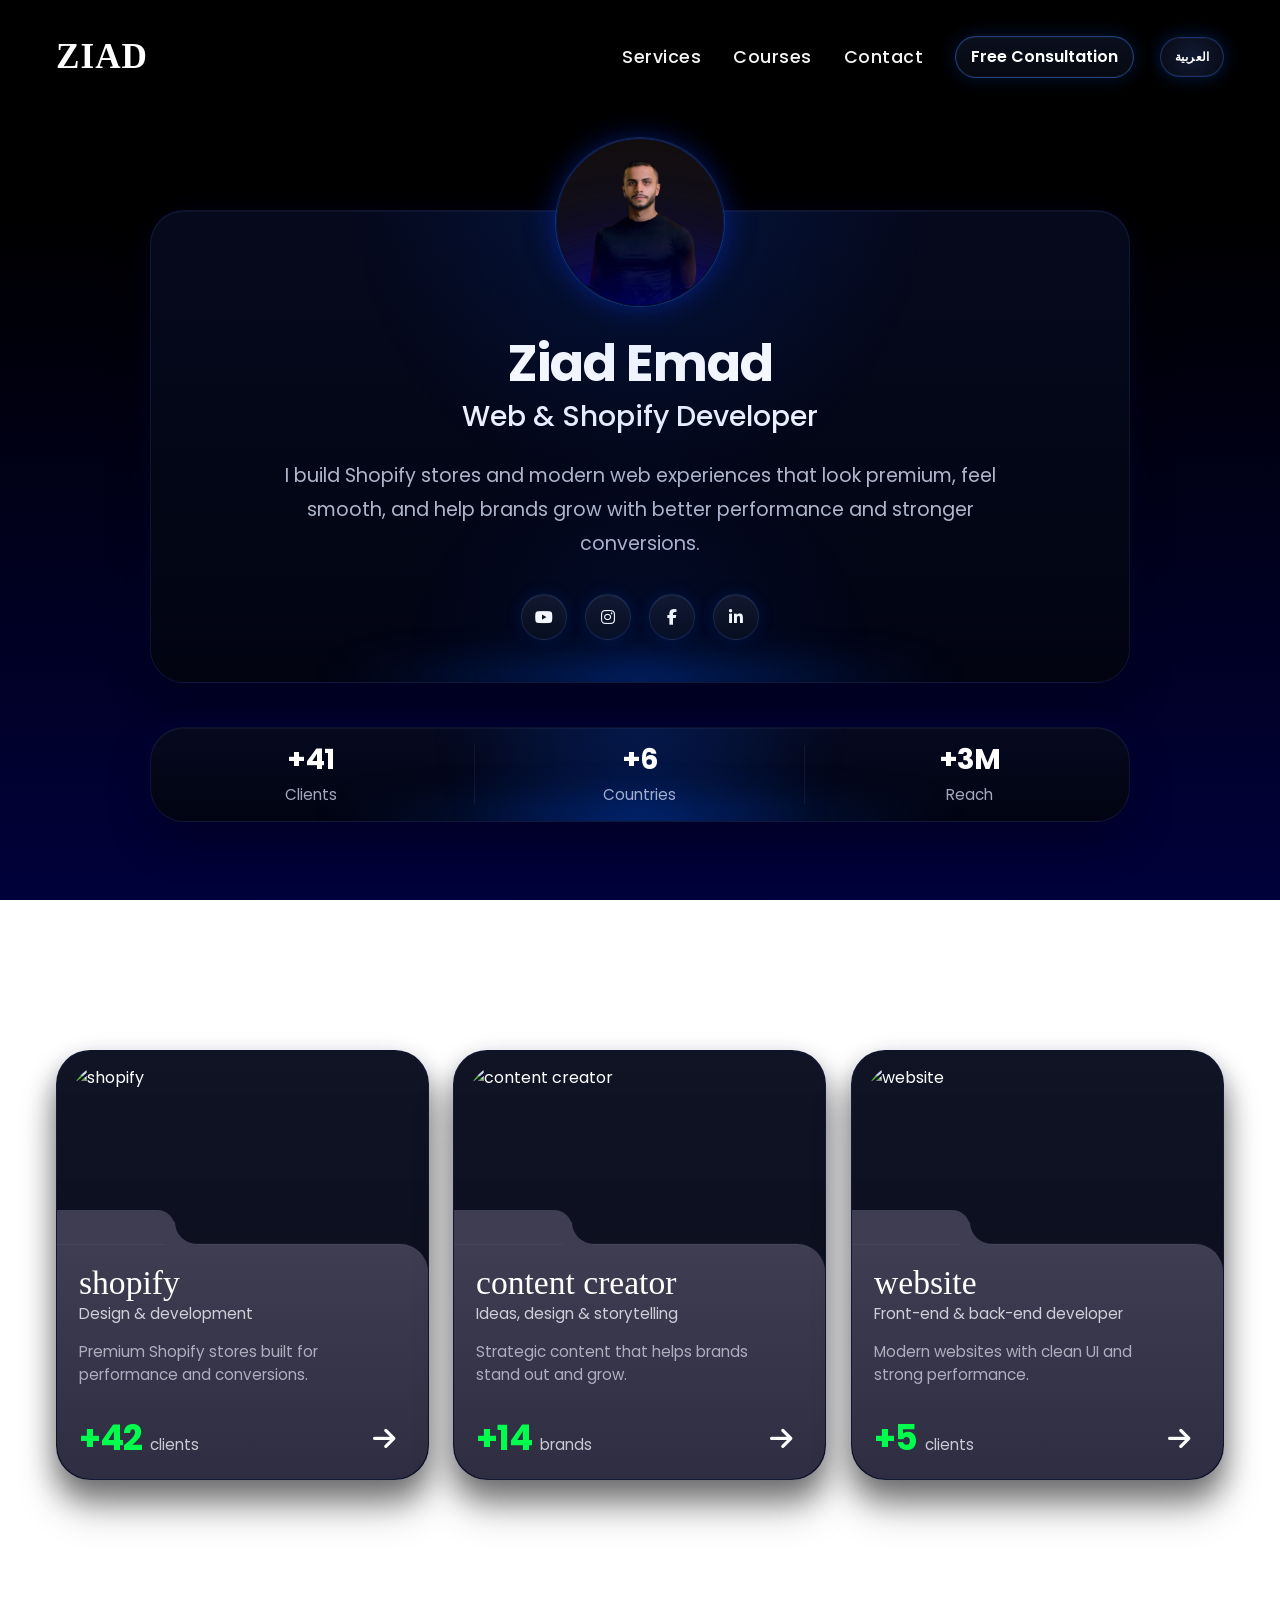
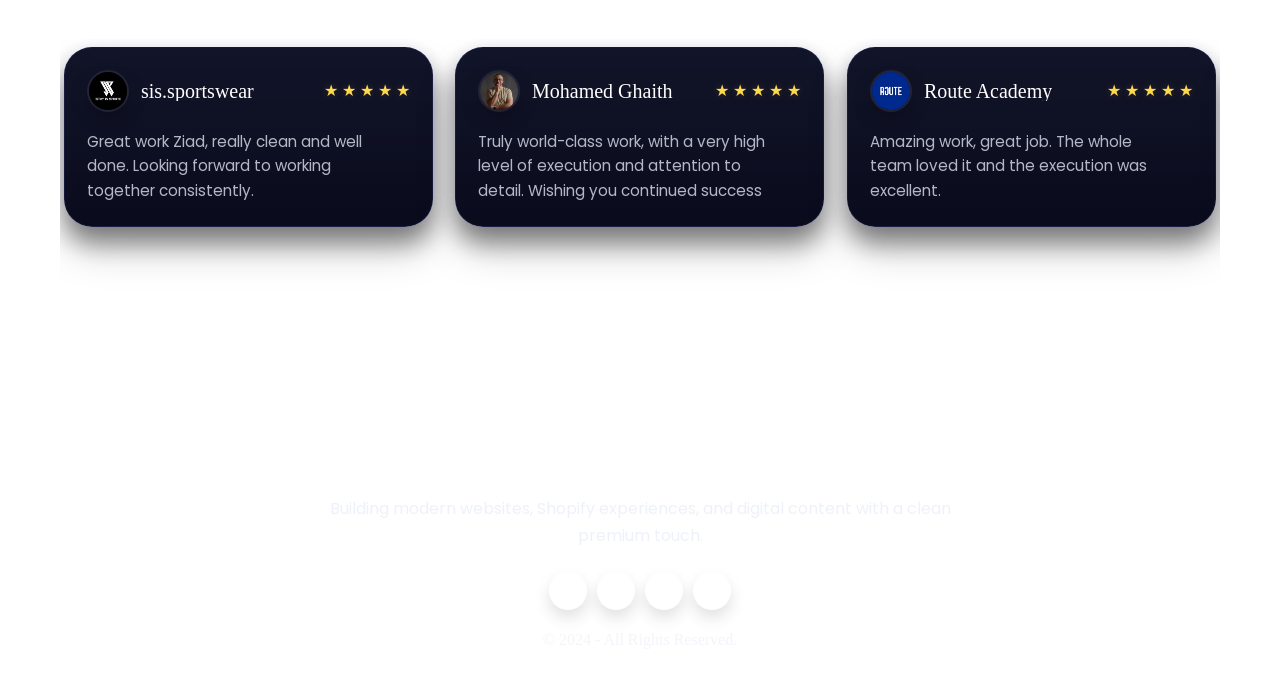
==== commit 8411bfa0: "SEO: clean URLs, structured data, sitemap and robots.txt - vercel.json: enable cleanUrls (no .html i" ====
--- a/index.html
+++ b/index.html
@@ -51,6 +51,60 @@
   <link rel="stylesheet" href="/css/layout/footer.css">
   <link rel="stylesheet" href="/css/components/buttons.css">
   <link rel="stylesheet" href="/css/pages/home.css">
+
+  <script type="application/ld+json">
+  {
+    "@context": "https://schema.org",
+    "@graph": [
+      {
+        "@type": "Person",
+        "@id": "https://ziademad.co/#person",
+        "name": "Ziad Emad",
+        "url": "https://ziademad.co/",
+        "image": "https://ziademad.co/assets/me.jpg",
+        "jobTitle": "Shopify Developer, Web Developer & Content Creator",
+        "description": "Shopify Developer, Web Developer, and Content Creator helping brands build high-converting stores, modern websites, and effective marketing content.",
+        "nationality": { "@type": "Country", "name": "Egypt" },
+        "knowsAbout": ["Shopify", "Shopify Development", "Ecommerce", "Web Development", "Frontend Development", "React", "Content Creation"],
+        "sameAs": [
+          "https://www.youtube.com/@ziademad2023",
+          "https://www.instagram.com/ziiademad_/",
+          "https://www.facebook.com/ZiadEmad2004",
+          "https://www.linkedin.com/in/ziad-emad2004/"
+        ]
+      },
+      {
+        "@type": "ProfessionalService",
+        "@id": "https://ziademad.co/#service",
+        "name": "Ziad Emad — Shopify & Web Development",
+        "url": "https://ziademad.co/",
+        "image": "https://ziademad.co/assets/me.jpg",
+        "description": "Shopify store design and development, modern websites, and marketing content for brands.",
+        "founder": { "@id": "https://ziademad.co/#person" },
+        "areaServed": "Worldwide",
+        "address": { "@type": "PostalAddress", "addressCountry": "EG" },
+        "telephone": "+201225699265",
+        "hasOfferCatalog": {
+          "@type": "OfferCatalog",
+          "name": "Services",
+          "itemListElement": [
+            { "@type": "Offer", "itemOffered": { "@type": "Service", "name": "Shopify Store Design & Development" } },
+            { "@type": "Offer", "itemOffered": { "@type": "Service", "name": "Website Development" } },
+            { "@type": "Offer", "itemOffered": { "@type": "Service", "name": "Content Creation" } }
+          ]
+        }
+      },
+      {
+        "@type": "WebSite",
+        "@id": "https://ziademad.co/#website",
+        "url": "https://ziademad.co/",
+        "name": "Ziad Emad",
+        "publisher": { "@id": "https://ziademad.co/#person" },
+        "inLanguage": ["en", "ar"]
+      }
+    ]
+  }
+  </script>
 </head>
 
 <body>
